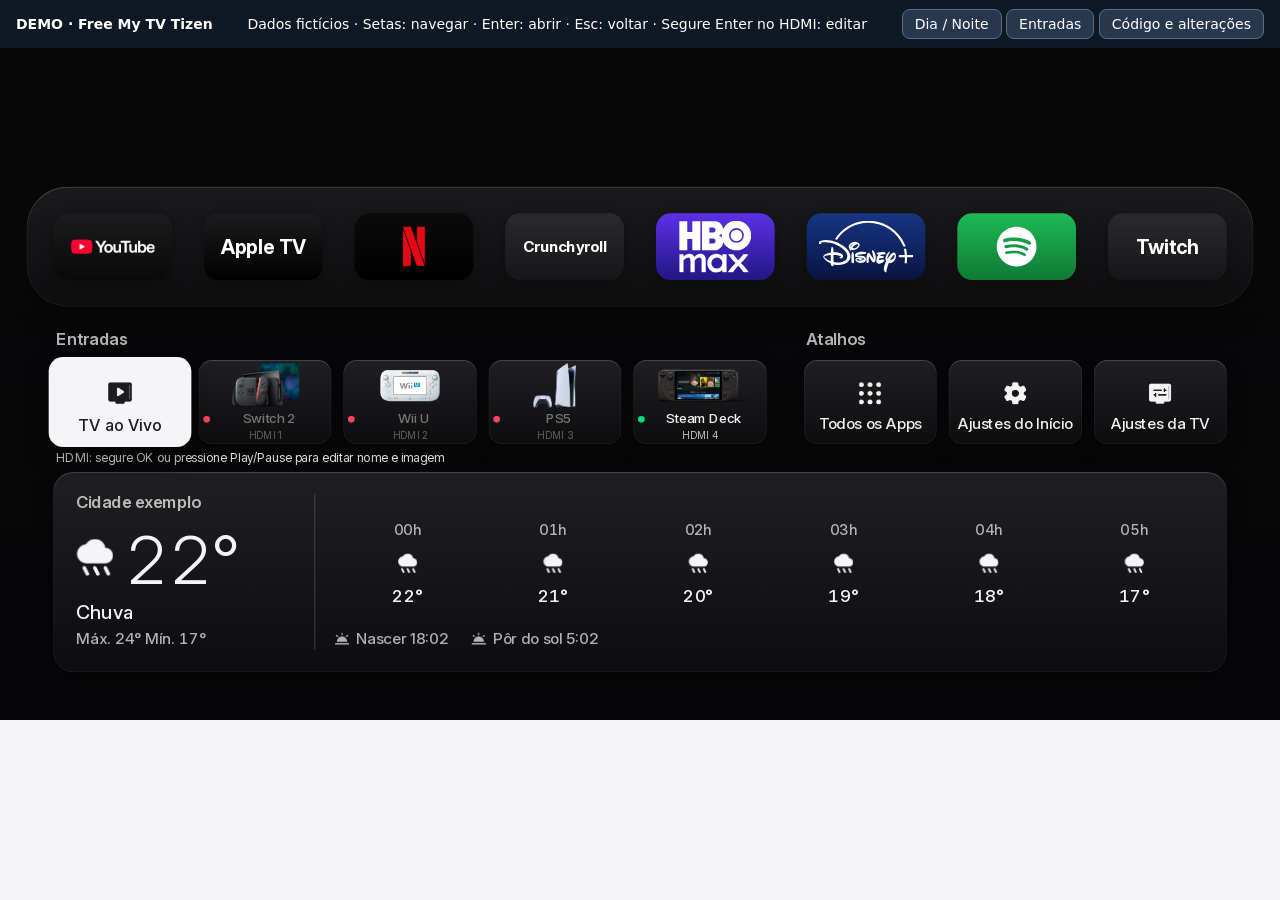
==== docs/index.html @ df3d6e03 "Add Samsung HDMI customization, vector logos and offline HTML demo" ====
<!doctype html>
<html lang="pt-BR">
<head>
<meta charset="utf-8">
<meta name="viewport" content="width=1920, height=1080">
<title>Free My TV Tizen — demonstração interativa</title>
<style>/*
 * The home screen on a 1920 × 1080 stage, with the Android app's measurements (HomeView): the title and tabs at the top
 * left, icon-only glass buttons at the top right, three picks, and the glass shelf at the bottom; ↓ on the shelf opens
 * the drawer (inputs, shortcuts, weather, prices). Light by day, dark from sunset to sunrise.
 * No CSS variables, grid or backdrop-filter: older LG TVs (webOS 3 and 4) don't have them, and blur is too heavy for
 * their GPUs. Only transform and opacity animate.
 */
@font-face {
  font-family: 'Inter';
  src: url('[data-uri]') format('truetype');
  font-weight: 100 900;
}

html, body {
  margin: 0;
  padding: 0;
  width: 100%;
  height: 100%;
  overflow: hidden;
  background: #F5F5F7;
}

body {
  font-family: 'Inter', 'LG Smart UI', 'Helvetica Neue', Arial, sans-serif;
  color: #1D1D1F;
  -webkit-font-smoothing: antialiased;
  cursor: default;
}

button { font: inherit; color: inherit; background: none; border: 0; padding: 0; margin: 0; outline: none; }

#stage {
  position: absolute;
  left: 0;
  top: 0;
  width: 1920px;
  height: 1080px;
  overflow: hidden;
  -webkit-transform-origin: 0 0;
  transform-origin: 0 0;
}

.layer { position: absolute; left: 0; top: 0; width: 1920px; height: 1080px; }

/* Symbols: Material Symbols as white PNGs, tinted by the background color. */
.sym {
  display: inline-block;
  -webkit-mask-size: contain;
  -webkit-mask-repeat: no-repeat;
  -webkit-mask-position: center;
  background-color: currentColor;
}

/* MARK: - Background: the first pick's photo, very blurred and almost white (almost black at night). */

#sky { background: #EBEBEF; }
#sky .grad { position: absolute; left: 0; top: 0; width: 100%; height: 100%; -webkit-transition: opacity 2s; transition: opacity 2s; }
#sky .day { background: -webkit-linear-gradient(top, #F5F5F7, #E2E2E7); background: linear-gradient(#F5F5F7, #E2E2E7); }
#sky .night { background: -webkit-linear-gradient(top, #1C1C1E, #0B0B0D); background: linear-gradient(#1C1C1E, #0B0B0D); opacity: 0; }
#sky canvas { position: absolute; left: -4%; top: -4%; width: 108%; height: 108%; opacity: 0; -webkit-transition: opacity 0.8s; transition: opacity 0.8s; }
#sky canvas.on { opacity: 1; }
#sky .veil { position: absolute; left: 0; top: 0; width: 100%; height: 100%; background: rgba(245, 245, 247, 0.74); -webkit-transition: background-color 2s; transition: background-color 2s; }
#sky .lift { position: absolute; left: 0; top: 0; width: 100%; height: 100%; background: #FFF; opacity: 0; -webkit-transition: opacity 0.45s, background-color 2s; transition: opacity 0.45s, background-color 2s; }
.night #sky .day { opacity: 0; }
.night #sky .night { opacity: 1; }
.night #sky .veil { background: rgba(11, 11, 13, 0.78); }
.night #sky .lift { background: #000; }
.drawer-open #sky .lift { opacity: 0.32; }
.night.drawer-open #sky .lift { opacity: 0.42; }

/* MARK: - Moving parts: the top fades and everything rises when the drawer opens. */

/* Each part is its own stack, so a focused tile (z-index) never shows over the drawer, a sheet or the screensaver. */
#home { z-index: 1; }
#drawer { z-index: 2; }
.sheet { z-index: 3; }
#saver { z-index: 4; }

#home, #drawer {
  -webkit-transition: -webkit-transform 0.38s cubic-bezier(0.32, 0.72, 0.2, 1), opacity 0.28s;
  transition: transform 0.38s cubic-bezier(0.32, 0.72, 0.2, 1), opacity 0.28s;
}
.drawer-open #home { -webkit-transform: translateY(-560px); transform: translateY(-560px); }
#top { -webkit-transition: opacity 0.2s; transition: opacity 0.2s; }
.drawer-open #top { opacity: 0; }
#drawer { -webkit-transform: translateY(560px); transform: translateY(560px); opacity: 0; }
.drawer-open #drawer { -webkit-transform: none; transform: none; opacity: 1; }
/* Closed, it still spans the screen below the shelf: only its keys take the pointer, and only when it's open. */
#drawer { pointer-events: none; }
.drawer-open #drawer .key { pointer-events: auto; }

/* MARK: - Title and tabs */

#title {
  position: absolute;
  left: 76px;
  top: 52px;
  margin: 0;
  font-size: 76px;
  font-weight: 600;
  letter-spacing: 0.004em;
  line-height: 1;
  white-space: nowrap;
  color: #1D1D1F;
  -webkit-transition: color 2s;
  transition: color 2s;
}

#tabs { position: absolute; left: 54px; top: 158px; height: 68px; white-space: nowrap; }
.tab {
  position: relative;
  display: inline-block;
  height: 68px;
  padding: 0 26px;
  margin-right: 4px;
  border-radius: 34px;
  font-size: 30px;
  font-weight: 500;
  line-height: 68px;
  color: #6E6E73;
  -webkit-transition: -webkit-transform 0.2s cubic-bezier(0.2, 0.9, 0.3, 1.2), background-color 0.17s, box-shadow 0.2s, color 0.17s;
  transition: transform 0.2s cubic-bezier(0.2, 0.9, 0.3, 1.2), background-color 0.17s, box-shadow 0.2s, color 0.17s;
}
.tab.on { font-weight: 600; color: #1D1D1F; }
.tab.focus {
  background: #FFF;
  color: #1D1D1F;
  -webkit-transform: scale(1.05);
  transform: scale(1.05);
  box-shadow: 0 8px 26px rgba(0, 0, 0, 0.22);
}
.night #title, .night .tab.on { color: #F5F5F7; }
.night .tab { color: rgba(245, 245, 247, 0.62); }
.night .tab.focus { color: #1D1D1F; box-shadow: 0 8px 26px rgba(0, 0, 0, 0.4); }

/* Crypto quotes at the right end of the tab row: a quiet detail. */
#quotes {
  position: absolute;
  right: 80px;
  top: 178px;
  height: 28px;
  font-size: 21px;
  line-height: 28px;
  color: #8E8E93;
  white-space: nowrap;
  -webkit-transition: opacity 0.17s;
  transition: opacity 0.17s;
  font-feature-settings: 'tnum';
}
#quotes .q { display: inline-block; margin-left: 24px; }
#quotes svg { width: 15px; height: 15px; vertical-align: -1px; margin-right: 6px; fill: rgba(142, 142, 147, 0.7); }
#quotes.hide { opacity: 0; }
.night #quotes { color: rgba(245, 245, 247, 0.62); }
.night #quotes svg { fill: rgba(245, 245, 247, 0.55); }

/* Live TV, HDMI Inputs and Settings: glass circles; the focused one turns white, with its name below. */
.round {
  position: absolute;
  top: 69px;
  width: 68px;
  height: 68px;
  border-radius: 34px;
  background: -webkit-linear-gradient(top, rgba(255, 255, 255, 0.78), rgba(255, 255, 255, 0.5));
  background: linear-gradient(rgba(255, 255, 255, 0.78), rgba(255, 255, 255, 0.5));
  box-shadow: 0 6px 26px rgba(0, 0, 0, 0.1), inset 0 1px 0 rgba(255, 255, 255, 0.9), inset 0 0 0 1px rgba(255, 255, 255, 0.5);
  color: #1D1D1F;
  -webkit-transition: -webkit-transform 0.2s cubic-bezier(0.2, 0.9, 0.3, 1.2), box-shadow 0.2s, background-color 0.17s;
  transition: transform 0.2s cubic-bezier(0.2, 0.9, 0.3, 1.2), box-shadow 0.2s, background-color 0.17s;
}
.round .sym { position: absolute; left: 20px; top: 20px; width: 28px; height: 28px; }
.round.focus { background: #FFF; -webkit-transform: scale(1.1); transform: scale(1.1); box-shadow: 0 14px 30px rgba(0, 0, 0, 0.24); }
.round .tip {
  position: absolute;
  top: 88px;
  left: 50%;
  width: 300px;
  margin-left: -150px;
  text-align: center;
  font-size: 23px;
  font-weight: 600;
  white-space: nowrap;
  opacity: 0;
  -webkit-transition: opacity 0.14s;
  transition: opacity 0.14s;
}
.round.last .tip { left: auto; right: -10px; margin-left: 0; text-align: right; }
.round.focus .tip { opacity: 1; }
.night .round {
  background: -webkit-linear-gradient(top, rgba(40, 40, 44, 0.8), rgba(17, 17, 19, 0.62));
  background: linear-gradient(rgba(40, 40, 44, 0.8), rgba(17, 17, 19, 0.62));
  box-shadow: 0 6px 26px rgba(0, 0, 0, 0.3), inset 0 1px 0 rgba(255, 255, 255, 0.14), inset 0 0 0 1px rgba(255, 255, 255, 0.08);
  color: rgba(255, 255, 255, 0.92);
}
.night .round.focus { background: #FFF; color: #1D1D1F; }
.night .round.focus .tip { color: #F5F5F7; }

/* MARK: - Picks: a wide card and two tall ones; focused, a card grows 5%, rises and its edge lights up. */

.card {
  position: absolute;
  top: 262px;
  height: 442px;
  -webkit-transition: -webkit-transform 0.22s cubic-bezier(0.2, 0.9, 0.3, 1.15);
  transition: transform 0.22s cubic-bezier(0.2, 0.9, 0.3, 1.15);
}
.card .img {
  position: absolute;
  left: 0;
  top: 0;
  width: 100%;
  height: 100%;
  border-radius: 18px;
  overflow: hidden;
  background-color: #DADADF;
  background-size: cover;
  background-position: center;
  box-shadow: 0 10px 30px rgba(0, 0, 0, 0.14);
  -webkit-transition: box-shadow 0.22s;
  transition: box-shadow 0.22s;
}
.card .img::after {
  content: '';
  position: absolute;
  left: 0;
  top: 0;
  right: 0;
  bottom: 0;
  border-radius: 18px;
  box-shadow: inset 0 0 0 2.5px rgba(255, 255, 255, 0.85);
  background: -webkit-linear-gradient(-60deg, rgba(255, 255, 255, 0.22), rgba(255, 255, 255, 0) 55%);
  background: linear-gradient(150deg, rgba(255, 255, 255, 0.22), rgba(255, 255, 255, 0) 55%);
  opacity: 0;
  -webkit-transition: opacity 0.17s;
  transition: opacity 0.17s;
}
.card.focus { -webkit-transform: translateY(-6px) scale(1.05); transform: translateY(-6px) scale(1.05); z-index: 2; }
.card.focus .img { box-shadow: 0 24px 46px rgba(0, 0, 0, 0.34); }
.card.focus .img::after { opacity: 1; }
.card .name {
  position: absolute;
  left: 0;
  top: 464px;
  max-width: 100%;
  overflow: hidden;
  text-overflow: ellipsis;
  white-space: nowrap;
  font-size: 31px;
  font-weight: 600;
  letter-spacing: 0.012em;
  color: #1D1D1F;
  -webkit-transition: color 2s;
  transition: color 2s;
}
.card .meta {
  position: absolute;
  left: 0;
  top: 506px;
  max-width: 100%;
  overflow: hidden;
  text-overflow: ellipsis;
  white-space: nowrap;
  font-size: 25px;
  font-weight: 500;
  color: #6E6E73;
}
.night .card .img { background-color: #2C2C2E; box-shadow: 0 10px 30px rgba(0, 0, 0, 0.32); }
.night .card .name { color: #F5F5F7; }
.night .card .meta { color: rgba(245, 245, 247, 0.62); }

/* Without a TMDB key (or picks yet): the date and the time instead of the cards. */
#clock {
  position: absolute;
  left: 76px;
  top: 300px;
  font-size: 176px;
  font-weight: 200;
  letter-spacing: -0.01em;
  line-height: 1;
  color: #1D1D1F;
  display: none;
}
#clock .date { display: block; font-size: 40px; font-weight: 500; letter-spacing: 0; margin-top: 18px; color: #6E6E73; }
.no-picks #clock { display: block; }
.night #clock { color: #F5F5F7; }
.night #clock .date { color: rgba(245, 245, 247, 0.62); }

/* MARK: - Shelf: the glass bar with the apps, each in its brand color; focused, a tile grows 20% and rises. */

#platter {
  position: absolute;
  top: 814px;
  height: 206px;
  border-radius: 62px;
  background: -webkit-linear-gradient(top, rgba(255, 255, 255, 0.62), rgba(255, 255, 255, 0.4));
  background: linear-gradient(rgba(255, 255, 255, 0.62), rgba(255, 255, 255, 0.4));
  box-shadow: 0 18px 40px rgba(0, 0, 0, 0.12), inset 0 1.5px 0 rgba(255, 255, 255, 0.95), inset 0 0 0 1px rgba(255, 255, 255, 0.55);
}
.night #platter {
  background: -webkit-linear-gradient(top, rgba(34, 34, 38, 0.72), rgba(17, 17, 19, 0.6));
  background: linear-gradient(rgba(34, 34, 38, 0.72), rgba(17, 17, 19, 0.6));
  box-shadow: 0 18px 40px rgba(0, 0, 0, 0.32), inset 0 1.5px 0 rgba(255, 255, 255, 0.14), inset 0 0 0 1px rgba(255, 255, 255, 0.08);
}

#tiles {
  position: absolute;
  left: 0;
  top: 0;
  -webkit-transition: -webkit-transform 0.3s cubic-bezier(0.2, 0.9, 0.3, 1);
  transition: transform 0.3s cubic-bezier(0.2, 0.9, 0.3, 1);
}

.tile {
  position: absolute;
  top: 854px;
  height: 126px;
  border-radius: 22px;
  overflow: hidden;
  color: #FFF;
  box-shadow: 0 4px 22px rgba(0, 0, 0, 0.14);
  -webkit-transition: -webkit-transform 0.2s cubic-bezier(0.2, 0.9, 0.3, 1.2), box-shadow 0.2s, opacity 0.3s;
  transition: transform 0.2s cubic-bezier(0.2, 0.9, 0.3, 1.2), box-shadow 0.2s, opacity 0.3s;
}
.tile img { position: absolute; left: 50%; top: 50%; max-width: 76%; max-height: 62%; -webkit-transform: translate(-50%, -50%); transform: translate(-50%, -50%); }
/* a logo lifted off the TV's icon (home.js): as large as the tile allows */
.tile img.logo { width: 70%; height: 50%; max-width: none; max-height: none; object-fit: contain; }
.tile .word {
  position: absolute;
  left: 8%;
  right: 8%;
  top: 50%;
  margin-top: -20px;
  height: 40px;
  line-height: 40px;
  text-align: center;
  font-size: 30px;
  font-weight: 700;
  letter-spacing: -0.01em;
  white-space: nowrap;
  overflow: hidden;
  text-overflow: ellipsis;
}
.tile::after {
  content: '';
  position: absolute;
  left: 0;
  top: 0;
  right: 0;
  height: 50%;
  background: -webkit-linear-gradient(top, rgba(255, 255, 255, 0.1), rgba(255, 255, 255, 0));
  background: linear-gradient(rgba(255, 255, 255, 0.1), rgba(255, 255, 255, 0));
  opacity: 0;
  -webkit-transition: opacity 0.17s;
  transition: opacity 0.17s;
}
.tile.focus { -webkit-transform: scale(1.2); transform: scale(1.2); box-shadow: 0 18px 40px rgba(0, 0, 0, 0.34); z-index: 2; }
.tile.focus::after { opacity: 1; }
.night .tile { box-shadow: 0 4px 22px rgba(0, 0, 0, 0.3); }
.night .tile.focus { box-shadow: 0 18px 40px rgba(0, 0, 0, 0.6); }
.more { position: absolute; width: 17px; height: 17px; color: rgba(0, 0, 0, 0.6); }
.more.back { -webkit-transform: scaleX(-1); transform: scaleX(-1); }
.night .more { color: rgba(255, 255, 255, 0.8); }

/* MARK: - Drawer: inputs and shortcuts, weather, prices */

.row-title { position: absolute; top: 494px; font-size: 25px; font-weight: 600; color: #6E6E73; white-space: nowrap; }
.night .row-title { color: rgba(255, 255, 255, 0.7); }

.glass {
  background: -webkit-linear-gradient(top, rgba(255, 255, 255, 0.86), rgba(255, 255, 255, 0.66));
  background: linear-gradient(rgba(255, 255, 255, 0.86), rgba(255, 255, 255, 0.66));
  box-shadow: 0 10px 30px rgba(0, 0, 0, 0.1), inset 0 1.5px 0 rgba(255, 255, 255, 0.95), inset 0 0 0 1px rgba(255, 255, 255, 0.5);
}
.night .glass {
  background: -webkit-linear-gradient(top, rgba(38, 38, 42, 0.78), rgba(17, 17, 19, 0.64));
  background: linear-gradient(rgba(38, 38, 42, 0.78), rgba(17, 17, 19, 0.64));
  box-shadow: 0 10px 30px rgba(0, 0, 0, 0.3), inset 0 1.5px 0 rgba(255, 255, 255, 0.12), inset 0 0 0 1px rgba(255, 255, 255, 0.07);
}

.key {
  position: absolute;
  top: 540px;
  height: 126px;
  border-radius: 20px;
  text-align: center;
  color: #1D1D1F;
  -webkit-transition: -webkit-transform 0.19s cubic-bezier(0.2, 0.9, 0.3, 1.2), box-shadow 0.19s, background-color 0.14s;
  transition: transform 0.19s cubic-bezier(0.2, 0.9, 0.3, 1.2), box-shadow 0.19s, background-color 0.14s;
}
.key .sym { position: absolute; left: 50%; top: 33px; width: 34px; height: 34px; margin-left: -17px; }
.key .label { position: absolute; left: 8px; right: 8px; top: 82px; font-size: 23px; font-weight: 500; white-space: nowrap; overflow: hidden; text-overflow: ellipsis; }
.key.off { color: #8E8E93; }
.key.focus { background: #F5F5F7; color: #1C1C1E; -webkit-transform: scale(1.07); transform: scale(1.07); box-shadow: 0 16px 34px rgba(0, 0, 0, 0.42); z-index: 2; }
.night .key { color: rgba(255, 255, 255, 0.95); }
.night .key.off { color: rgba(255, 255, 255, 0.42); }
.night .key.focus { color: #1C1C1E; }

.panel { position: absolute; top: 708px; height: 300px; border-radius: 30px; overflow: hidden; color: #1D1D1F; }
.night .panel { color: #F5F5F7; }
.panel .head { position: absolute; left: 34px; top: 30px; font-size: 25px; font-weight: 600; color: #6E6E73; white-space: nowrap; }
.panel .side { position: absolute; right: 34px; top: 33px; font-size: 21px; font-weight: 500; color: #8E8E93; white-space: nowrap; }
.night .panel .head { color: rgba(255, 255, 255, 0.7); }
.night .panel .side { color: rgba(255, 255, 255, 0.6); }

#weather .now { position: absolute; left: 34px; top: 82px; height: 100px; white-space: nowrap; }
#weather .now .sym { width: 56px; height: 56px; vertical-align: 12px; margin-right: 18px; }
#weather .now .temp { font-size: 100px; font-weight: 300; line-height: 100px; font-feature-settings: 'tnum'; }
#weather .cond { position: absolute; left: 34px; top: 192px; font-size: 29px; font-weight: 500; white-space: nowrap; }
#weather .range { position: absolute; left: 34px; top: 236px; font-size: 23px; font-weight: 500; color: #6E6E73; white-space: nowrap; font-feature-settings: 'tnum'; }
#weather .split { position: absolute; left: 391px; top: 34px; bottom: 34px; width: 2px; background: rgba(0, 0, 0, 0.1); }
#weather .hours { position: absolute; left: 422px; right: 30px; top: 74px; height: 140px; }
#weather .hour { position: absolute; top: 0; text-align: center; font-feature-settings: 'tnum'; }
#weather .hour .t { font-size: 22px; font-weight: 500; color: #6E6E73; }
#weather .hour .sym { display: block; width: 30px; height: 30px; margin: 22px auto 18px; }
#weather .hour .d { font-size: 26px; font-weight: 500; }
#weather .hour .low { margin-left: 6px; font-size: 22px; color: #6E6E73; }
#weather .sun { position: absolute; left: 422px; top: 236px; font-size: 23px; font-weight: 500; color: #6E6E73; white-space: nowrap; }
#weather .sun .sym { width: 22px; height: 22px; vertical-align: -3px; margin-right: 10px; }
#weather .sun span { margin-right: 36px; }
.night #weather .range, .night #weather .hour .t, .night #weather .hour .low, .night #weather .sun { color: rgba(255, 255, 255, 0.68); }
.night #weather .split { background: rgba(255, 255, 255, 0.14); }

#prices .coin { position: absolute; left: 34px; right: 34px; height: 40px; font-size: 29px; font-weight: 500; white-space: nowrap; }
#prices .coin svg { position: absolute; left: 2px; top: 6px; width: 26px; height: 26px; fill: #6E6E73; }
#prices .coin .n { position: absolute; left: 50px; top: 0; }
#prices .coin .p { position: absolute; right: 128px; top: 1px; font-size: 26px; font-feature-settings: 'tnum'; }
#prices .coin .c { position: absolute; right: 0; top: 2px; width: 108px; height: 34px; line-height: 34px; border-radius: 17px; text-align: center; font-size: 21px; font-weight: 600; font-feature-settings: 'tnum'; }
#prices .up { color: #248A3D; background: rgba(36, 138, 61, 0.2); }
#prices .down { color: #D70015; background: rgba(215, 0, 21, 0.2); }
.night #prices .coin svg { fill: rgba(255, 255, 255, 0.8); }
.night #prices .up { color: #30D158; background: rgba(48, 209, 88, 0.2); }
.night #prices .down { color: #FF453A; background: rgba(255, 69, 58, 0.2); }

/* MARK: - Sheets over the home screen: All Apps, Settings, Shelf */

.sheet {
  background: rgba(0, 0, 0, 0.66);
  color: #FFF;
  opacity: 0;
  visibility: hidden;
  pointer-events: none; /* while it fades out, the pointer goes to what's under it, not to its rows */
  -webkit-transform: scale(1.04);
  transform: scale(1.04);
  -webkit-transition: opacity 0.24s, -webkit-transform 0.3s cubic-bezier(0.2, 0.9, 0.3, 1), visibility 0s 0.3s;
  transition: opacity 0.24s, transform 0.3s cubic-bezier(0.2, 0.9, 0.3, 1), visibility 0s 0.3s;
}
.sheet.open { opacity: 1; visibility: visible; pointer-events: auto; -webkit-transform: none; transform: none; -webkit-transition-delay: 0s; transition-delay: 0s; }
.sheet h2 { position: absolute; left: 0; right: 0; top: 84px; margin: 0; text-align: center; font-size: 40px; font-weight: 600; }

#apps .grid { position: absolute; left: 0; top: 0; width: 1920px; -webkit-transition: -webkit-transform 0.28s cubic-bezier(0.2, 0.9, 0.3, 1); transition: transform 0.28s cubic-bezier(0.2, 0.9, 0.3, 1); }
.cell { position: absolute; width: 300px; height: 169px; }
.cell .face {
  position: absolute;
  left: 0;
  top: 0;
  width: 300px;
  height: 169px;
  border-radius: 22px;
  overflow: hidden;
  box-shadow: inset 0 0 0 2px rgba(255, 255, 255, 0.08);
  -webkit-transition: -webkit-transform 0.19s cubic-bezier(0.2, 0.9, 0.3, 1.2), box-shadow 0.19s;
  transition: transform 0.19s cubic-bezier(0.2, 0.9, 0.3, 1.2), box-shadow 0.19s;
}
.cell .face img { position: absolute; left: 50%; top: 50%; max-width: 70%; max-height: 60%; -webkit-transform: translate(-50%, -50%); transform: translate(-50%, -50%); }
.cell .face img.logo { width: 64%; height: 46%; max-width: none; max-height: none; object-fit: contain; }
.cell .face .word { position: absolute; left: 6%; right: 6%; top: 50%; margin-top: -22px; height: 44px; line-height: 44px; text-align: center; font-size: 32px; font-weight: 700; white-space: nowrap; overflow: hidden; text-overflow: ellipsis; color: #FFF; }
.cell .label { position: absolute; left: 0; right: 0; top: 186px; text-align: center; font-size: 24px; font-weight: 500; color: rgba(255, 255, 255, 0.6); white-space: nowrap; overflow: hidden; text-overflow: ellipsis; }
.cell.focus .face { -webkit-transform: scale(1.08); transform: scale(1.08); box-shadow: 0 16px 34px rgba(0, 0, 0, 0.55), inset 0 0 0 2px rgba(255, 255, 255, 0.4); }
.cell.focus .label { color: #FFF; }

#settings .box, #shelfedit .box, #langpick .box {
  position: absolute;
  left: 560px;
  top: 150px;
  width: 800px;
  border-radius: 40px;
  padding: 30px 30px 26px;
  box-sizing: border-box;
  background: -webkit-linear-gradient(top, rgba(34, 36, 44, 0.96), rgba(18, 20, 26, 0.97));
  background: linear-gradient(rgba(34, 36, 44, 0.96), rgba(18, 20, 26, 0.97));
  box-shadow: 0 40px 90px rgba(0, 0, 0, 0.6), inset 0 1px 0 rgba(255, 255, 255, 0.14), inset 0 0 0 1px rgba(255, 255, 255, 0.08);
}
.box .title { font-size: 38px; font-weight: 700; padding: 6px 18px 18px; letter-spacing: -0.01em; }
.box .title .sym { width: 36px; height: 36px; vertical-align: -5px; margin-right: 14px; color: rgba(255, 255, 255, 0.85); }
.box .list { position: relative; overflow: hidden; }
.box .rows { -webkit-transition: -webkit-transform 0.2s cubic-bezier(0.2, 0.9, 0.3, 1); transition: transform 0.2s cubic-bezier(0.2, 0.9, 0.3, 1); }
.box .row { position: relative; height: 70px; margin-bottom: 8px; border-radius: 20px; font-size: 30px; font-weight: 600; line-height: 70px; padding: 0 24px; white-space: nowrap; -webkit-transition: background-color 0.13s; transition: background-color 0.13s; }
.box .row.focus { background: rgba(255, 255, 255, 0.13); box-shadow: inset 0 1px 0 rgba(255, 255, 255, 0.14); }
.box .row .value { position: absolute; right: 24px; top: 0; color: rgba(255, 255, 255, 0.92); font-weight: 500; }
.box .row .value .chev { color: rgba(255, 255, 255, 0.35); margin: 0 10px; }
.box .row .value .sym { width: 26px; height: 26px; vertical-align: -3px; }
.box .row.dim { color: rgba(255, 255, 255, 0.4); }
.box .hint { padding: 14px 18px 0; font-size: 22px; font-weight: 500; color: rgba(255, 255, 255, 0.5); }
.toggle { position: absolute; right: 24px; top: 13px; width: 78px; height: 44px; border-radius: 22px; background: #3A3D45; -webkit-transition: background-color 0.14s; transition: background-color 0.14s; }
.toggle::after { content: ''; position: absolute; left: 4px; top: 4px; width: 36px; height: 36px; border-radius: 18px; background: #FFF; box-shadow: 0 2px 6px rgba(0, 0, 0, 0.35); -webkit-transition: -webkit-transform 0.14s; transition: transform 0.14s; }
.toggle.on { background: #3FD69B; }
.toggle.on::after { -webkit-transform: translateX(34px); transform: translateX(34px); }

/* MARK: - Screensaver: the picks' photos, slowly moving, and a clock */

#saver { background: #000; opacity: 0; visibility: hidden; -webkit-transition: opacity 1.2s, visibility 0s 1.2s; transition: opacity 1.2s, visibility 0s 1.2s; }
#saver.on { opacity: 1; visibility: visible; -webkit-transition-delay: 0s; transition-delay: 0s; }
#saver .photo { position: absolute; left: 0; top: 0; width: 1920px; height: 1080px; background-size: cover; background-position: center; opacity: 0; -webkit-transition: opacity 2.4s, -webkit-transform 24s linear; transition: opacity 2.4s, transform 24s linear; }
#saver .photo.on { opacity: 1; }
#saver .shade { position: absolute; left: 0; right: 0; bottom: 0; height: 520px; background: -webkit-linear-gradient(top, rgba(0, 0, 0, 0), rgba(0, 0, 0, 0.55)); background: linear-gradient(rgba(0, 0, 0, 0), rgba(0, 0, 0, 0.55)); }
#saver .clock {
  position: absolute;
  left: 80px;
  bottom: 90px;
  padding: 26px 46px 30px;
  border-radius: 46px;
  color: #FFF;
  background: -webkit-linear-gradient(top, rgba(255, 255, 255, 0.22), rgba(255, 255, 255, 0.1));
  background: linear-gradient(rgba(255, 255, 255, 0.22), rgba(255, 255, 255, 0.1));
  box-shadow: 0 30px 70px rgba(0, 0, 0, 0.35), inset 0 1.5px 0 rgba(255, 255, 255, 0.4), inset 0 0 0 1px rgba(255, 255, 255, 0.18);
  white-space: nowrap;
}
#saver .clock .time { font-size: 150px; font-weight: 300; line-height: 1; letter-spacing: -0.02em; font-feature-settings: 'tnum'; }
#saver .clock .date { margin-top: 10px; font-size: 34px; font-weight: 500; color: rgba(255, 255, 255, 0.82); }
#saver .clock .title { margin-top: 18px; font-size: 26px; font-weight: 500; color: rgba(255, 255, 255, 0.65); }

/* MARK: - Toast */

#toast {
  position: absolute;
  left: 50%;
  top: 64px;
  max-width: 820px;
  -webkit-transform: translate(-50%, -16px);
  transform: translate(-50%, -16px);
  padding: 18px 30px;
  border-radius: 32px;
  font-size: 26px;
  font-weight: 500;
  line-height: 1.3;
  color: rgba(255, 255, 255, 0.95);
  background: rgba(17, 17, 19, 0.86);
  box-shadow: 0 16px 40px rgba(0, 0, 0, 0.35), inset 0 1px 0 rgba(255, 255, 255, 0.14);
  opacity: 0;
  -webkit-transition: opacity 0.2s, -webkit-transform 0.2s;
  transition: opacity 0.2s, transform 0.2s;
  z-index: 50;
}
#toast.on { opacity: 1; -webkit-transform: translate(-50%, 0); transform: translate(-50%, 0); }

/* The Magic Remote's pointer: no text selection, no outlines. */
* { -webkit-user-select: none; user-select: none; -webkit-tap-highlight-color: transparent; }
</style>
<style>.tile img.home-brand, .cell .face img.home-brand { width: 80%; height: 78%; max-width: none; max-height: none; object-fit: contain; }
.key img.hdmi-photo { position: absolute; top: 5px; left: 10%; width: 80%; height: 67px; object-fit: contain; }
.key.hdmi-key .label { top: 76px; left: 16px; right: 5px; font-size: 20px; }
.hdmi-port { position: absolute; top: 103px; width: 100%; font-size: 15px; opacity: 0.8; }
.hdmi-dot { position: absolute; left: 7px; top: 84px; width: 10px; height: 10px; border-radius: 50%; background: #8e8e93; }
.hdmi-dot.online { background: #00df83; }
.hdmi-dot.offline { background: #ff4264; }
.hdmi-help { position: absolute; top: 676px; left: 84px; font-size: 18px; color: #555; }
.night .hdmi-help { color: #ddd; }
.hdmi-editor { position: absolute; z-index: 20; top: 0; left: 0; width: 1920px; height: 1080px; background: rgba(0,0,0,0.85); color: white; }
.hdmi-box { position: absolute; top: 160px; left: 310px; width: 1220px; padding: 40px; background: #202632; border-radius: 28px; }
.hdmi-box h2 { font-size: 38px; margin: 0 0 18px; }
.hdmi-box p, .hdmi-box label { font-size: 26px; }
.hdmi-box button { border: 3px solid transparent; background: #35445b; color: white; font-size: 25px; padding: 16px 24px; margin: 8px; border-radius: 14px; }
.hdmi-presets button { width: 216px; height: 170px; vertical-align: top; }
.hdmi-presets img { display: block; width: 160px; height: 100px; object-fit: contain; margin: 0 auto 8px; }
.hdmi-presets .selected { border-color: #00df83; }
.hdmi-box input { display: block; width: 1120px; padding: 16px; font-size: 32px; margin-top: 14px; color: #111; background: white; }
.hdmi-box button:focus, .hdmi-box input:focus { outline: 5px solid white; background-color: #576e91; }
.hdmi-box input:focus { background: white; }
.hdmi-error { color: #ff8b9e; min-height: 30px; }
</style>
</head>
<body>
<script>
  // The look the home screen last had, before anything is drawn, so a night start doesn't flash the day one first.
  try {
    if (localStorage.getItem('fmtv.night') === 'true') {
      document.documentElement.style.background = '#0B0B0D';
      document.body.className = 'night';
    }
  } catch (e) {}
</script>
<div id="stage">
  <div id="sky" class="layer">
    <div class="grad day"></div>
    <div class="grad night"></div>
    <canvas id="bgA" width="48" height="27"></canvas>
    <canvas id="bgB" width="48" height="27"></canvas>
    <div class="veil"></div>
    <div class="lift"></div>
  </div>
  <div id="home" class="layer">
    <div id="top" class="layer">
      <h1 id="title"></h1>
      <div id="tabs"></div>
      <div id="quotes"></div>
      <div id="buttons"></div>
      <div id="cards"></div>
      <div id="clock"><span class="time"></span><span class="date"></span></div>
    </div>
    <div id="platter"></div>
    <div id="tiles"></div>
  </div>
  <div id="drawer" class="layer"></div>
  <div id="apps" class="layer sheet"><h2></h2><div class="grid"></div></div>
  <div id="settings" class="layer sheet"><div class="box"></div></div>
  <div id="shelfedit" class="layer sheet"><div class="box"></div></div>
  <div id="langpick" class="layer sheet"><div class="box"></div></div>
  <div id="saver" class="layer"></div>
  <div id="toast"></div>
</div>
<script>/* Generated by tools/build_demo.py. */
window.CONFIG = {"tmdbKey": "", "tmdbRegion": "BR", "latitude": "-26.3", "longitude": "-48.8", "city": "Cidade exemplo", "language": "pt", "currency": "BRL", "temperature": "C", "theme": "dark", "showCrypto": false, "hideAnimation": false, "hideApps": [], "shelfApps": ["youtube", "appletv", "netflix", "crunchyroll", "hbo", "disney", "spotify", "twitch"]};
</script>
<script>window.COINS = [["M 23.189 14.02 c .314 -2.096 -1.283 -3.223 -3.465 -3.975 l .708 -2.84 l -1.728 -.43 l -.69 2.765 c -.454 -.114 -.92 -.22 -1.385 -.326 l .695 -2.783 L 15.596 6 l -.708 2.839 c -.376 -.086 -.746 -.17 -1.104 -.26 l .002 -.009 l -2.384 -.595 l -.46 1.846 s 1.283 .294 1.256 .312 c .7 .175 .826 .638 .805 1.006 l -.806 3.235 c .048 .012 .11 .03 .18 .057 l -.183 -.045 l -1.13 4.532 c -.086 .212 -.303 .531 -.793 .41 c .018 .025 -1.256 -.313 -1.256 -.313 l -.858 1.978 l 2.25 .561 c .418 .105 .828 .215 1.231 .318 l -.715 2.872 l 1.727 .43 l .708 -2.84 c .472 .127 .93 .245 1.378 .357 l -.706 2.828 l 1.728 .43 l .715 -2.866 c 2.948 .558 5.164 .333 6.097 -2.333 c .752 -2.146 -.037 -3.385 -1.588 -4.192 c 1.13 -.26 1.98 -1.003 2.207 -2.538 z m -3.95 5.538 c -.533 2.147 -4.148 .986 -5.32 .695 l .95 -3.805 c 1.172 .293 4.929 .872 4.37 3.11 z m .535 -5.569 c -.487 1.953 -3.495 .96 -4.47 .717 l .86 -3.45 c .975 .243 4.118 .696 3.61 2.733 z"], ["M 23.994 16.219 L 16.498 4 L 9 16.22 l 7.498 4.353 l 7.496 -4.354 z M 24 17.616 l -7.502 4.351 L 9 17.617 l 7.498 10.378 L 24 17.616 z"], ["M 24.706 19.517 H 10.34 a .59 .59 0 0 0 -.415 .17 l -2.838 2.815 a .291 .291 0 0 0 .207 .498 H 21.66 a .59 .59 0 0 0 .415 -.17 l 2.838 -2.816 a .291 .291 0 0 0 -.207 -.497 z m -3.046 -5.292 H 7.294 l -.068 .007 a .291 .291 0 0 0 -.14 .49 l 2.84 2.816 l .07 .06 c .1 .07 .22 .11 .344 .11 h 14.366 l .068 -.007 a .291 .291 0 0 0 .14 -.49 l -2.84 -2.816 l -.07 -.06 a .59 .59 0 0 0 -.344 -.11 z M 24.706 9 H 10.34 a .59 .59 0 0 0 -.415 .17 l -2.838 2.816 a .291 .291 0 0 0 .207 .497 H 21.66 a .59 .59 0 0 0 .415 -.17 l 2.838 -2.815 A .291 .291 0 0 0 24.706 9 z"], ["M 17.922 13.793 v -2.366 h 5.414 V 7.819 H 8.595 v 3.608 h 5.414 v 2.365 c -4.4 .202 -7.709 1.074 -7.709 2.118 c 0 1.044 3.309 1.915 7.709 2.118 v 7.582 h 3.913 v -7.584 c 4.393 -.202 7.694 -1.073 7.694 -2.116 c 0 -1.043 -3.301 -1.914 -7.694 -2.117 z m 0 3.59 v -.002 c -.11 .008 -.677 .042 -1.942 .042 c -1.01 0 -1.721 -.03 -1.971 -.042 v .003 c -3.888 -.171 -6.79 -.848 -6.79 -1.658 c 0 -.809 2.902 -1.486 6.79 -1.66 v 2.644 c .254 .018 .982 .061 1.988 .061 c 1.207 0 1.812 -.05 1.925 -.06 v -2.643 c 3.88 .173 6.775 .85 6.775 1.658 c 0 .81 -2.895 1.485 -6.775 1.657 z"]];
</script>
<script>/* Generated by tools/build_demo.py from app/assets/i18n. */
window.I18N_CATALOGUES = {"cs":{"24h change":"změna za 24 h","All Apps":"Všechny aplikace","Automatic":"Automaticky","Clear":"Slunečno","Cloudy":"Zataženo","Couldn't open TV Settings":"Nastavení TV se nepodařilo otevřít","Couldn't open {app}.":"Nepodařilo se otevřít: {app}.","Crypto":"Krypto","Dark":"Tmavý","Dollar":"Dolar","Drizzle":"Mrholení","Explore":"Objevovat","Fog":"Mlha","For You":"Pro vás","Forecast":"Předpověď","H:{max}":"Max. {max}","HDMI Inputs":"Vstupy HDMI","Heavy Rain":"Silný déšť","Home Settings":"Nastavení plochy","Inputs":"Vstupy","L:{min}":"Min. {min}","Language":"Jazyk","Light":"Světlý","Live TV":"Živé vysílání","Mostly Clear":"Převážně jasno","Mostly Sunny":"Převážně slunečno","Movies":"Filmy","Next days":"Další dny","Next hours":"Další hodiny","No weather data right now.":"Teď nejsou data o počasí.","OK adds or removes an app. ← → change the order.":"OK přidá nebo odebere aplikaci. ← → mění pořadí.","OK or the arrows change the value.":"OK nebo šipky mění hodnotu.","OK picks, Back cancels.":"OK vybere, Zpět zruší.","Off":"Vypnuto","Partly Cloudy":"Polojasno","Quotes widget":"Widget kurzů","Rain":"Déšť","Series":"Seriál","Settings":"Nastavení","Shelf":"Oblíbené aplikace","Shortcuts":"Zkratky","Shows":"Seriály","Snow":"Sníh","Sunrise {time}":"Východ {time}","Sunset {time}":"Západ {time}","TV Settings":"Nastavení TV","Temperature":"Teplota","Theme":"Motiv","Thunderstorms":"Bouřky","Weather":"Počasí","Weather widget":"Widget počasí","format|EEE":"EEE","format|EEEE, MMMM d":"EEEE d. MMMM","format|h a":"H:mm","format|h:mm":"H:mm","format|h:mm a":"H:mm","genre|Action & Adventure":"Akční a dobrodružný","genre|Kids":"Pro děti","genre|News":"Zprávy","genre|Sci-Fi & Fantasy":"Sci-fi a fantasy","genre|Soap":"Telenovela","genre|Talk":"Talk show","genre|War & Politics":"Válka a politika","light|Live TV":"Živé vysílání","light|Settings":"Nastavení","night|Clear":"Jasno","plural|one:{n} season|other:{n} seasons":"one:{n} řada|few:{n} řady|many:{n} řady|other:{n} řad","quotes|{ago}":"{ago}","shelf|Off":"Vypnuto","unit|Automatic":"Automaticky","{h}h {m}m":"{h} h {m} min","{m}m":"{m} min","{n} h ago":"před {n} h","{n} min ago":"před {n} min"},"da":{"24h change":"ændring på 24 t","All Apps":"Alle apps","Automatic":"Automatisk","Clear":"Solrigt","Cloudy":"Overskyet","Couldn't open TV Settings":"Kunne ikke åbne tv-indstillingerne","Couldn't open {app}.":"Kunne ikke åbne {app}.","Crypto":"Krypto","Dark":"Mørkt","Dollar":"Dollar","Drizzle":"Støvregn","Explore":"Udforsk","Fog":"Tåge","For You":"Til dig","Forecast":"Vejrudsigt","H:{max}":"Maks. {max}","HDMI Inputs":"HDMI-indgange","Heavy Rain":"Kraftig regn","Home Settings":"Startskærm","Inputs":"Indgange","L:{min}":"Min. {min}","Language":"Sprog","Light":"Lyst","Live TV":"Live-tv","Mostly Clear":"Mest klart","Mostly Sunny":"Mest solrigt","Movies":"Film","Next days":"De næste dage","Next hours":"De næste timer","No weather data right now.":"Ingen vejrdata lige nu.","OK adds or removes an app. ← → change the order.":"OK tilføjer eller fjerner en app. ← → ændrer rækkefølgen.","OK or the arrows change the value.":"OK eller pilene ændrer værdien.","OK picks, Back cancels.":"OK vælger, Tilbage annullerer.","Off":"Fra","Partly Cloudy":"Delvist skyet","Quotes widget":"Kurswidget","Rain":"Regn","Series":"Serie","Settings":"Indstillinger","Shelf":"Favoritapps","Shortcuts":"Genveje","Shows":"Serier","Snow":"Sne","Sunrise {time}":"Solopgang {time}","Sunset {time}":"Solnedgang {time}","TV Settings":"Tv-indstillinger","Temperature":"Temperatur","Theme":"Tema","Thunderstorms":"Tordenvejr","Weather":"Vejr","Weather widget":"Vejrwidget","format|EEE":"EEE","format|EEEE, MMMM d":"EEEE 'den' d. MMMM","format|h a":"HH.mm","format|h:mm":"HH.mm","format|h:mm a":"HH.mm","genre|Action & Adventure":"Action & Eventyr","genre|Kids":"Børn","genre|News":"Nyheder","genre|Sci-Fi & Fantasy":"Sci-fi & Fantasy","genre|Soap":"Sæbeopera","genre|Talk":"Talkshow","genre|War & Politics":"Krig & Politik","light|Live TV":"Live-tv","light|Settings":"Indstillinger","night|Clear":"Klart","plural|one:{n} season|other:{n} seasons":"one:{n} sæson|other:{n} sæsoner","quotes|{ago}":"{ago}","shelf|Off":"Fra","unit|Automatic":"Automatisk","{h}h {m}m":"{h} t {m} min","{m}m":"{m} min","{n} h ago":"for {n} t siden","{n} min ago":"for {n} min siden"},"de":{"24h change":"Änderung in 24 h","All Apps":"Alle Apps","Automatic":"Automatisch","Clear":"Sonnig","Cloudy":"Bewölkt","Couldn't open TV Settings":"Die TV-Einstellungen ließen sich nicht öffnen","Couldn't open {app}.":"Konnte nicht öffnen: {app}.","Crypto":"Krypto","Dark":"Dunkel","Dollar":"Dollar","Drizzle":"Nieselregen","Explore":"Entdecken","Fog":"Nebel","For You":"Für dich","Forecast":"Vorhersage","H:{max}":"H:{max}","HDMI Inputs":"HDMI-Eingänge","Heavy Rain":"Starker Regen","Home Settings":"Start-Einstellungen","Inputs":"Eingänge","L:{min}":"T:{min}","Language":"Sprache","Light":"Hell","Live TV":"Live-TV","Mostly Clear":"Überwiegend klar","Mostly Sunny":"Überwiegend sonnig","Movies":"Filme","Next days":"Nächste Tage","Next hours":"Nächste Stunden","No weather data right now.":"Gerade keine Wetterdaten.","OK adds or removes an app. ← → change the order.":"OK fügt eine App hinzu oder entfernt sie. ← → ändern die Reihenfolge.","OK or the arrows change the value.":"OK oder die Pfeiltasten ändern den Wert.","OK picks, Back cancels.":"OK wählt aus, Zurück bricht ab.","Off":"Aus","Partly Cloudy":"Teilweise bewölkt","Quotes widget":"Kurs-Widget","Rain":"Regen","Series":"Serie","Settings":"Einstellungen","Shelf":"Leiste","Shortcuts":"Verknüpfungen","Shows":"Serien","Snow":"Schnee","Sunrise {time}":"Sonnenaufgang {time}","Sunset {time}":"Sonnenuntergang {time}","TV Settings":"TV-Einstellungen","Temperature":"Temperatur","Theme":"Design","Thunderstorms":"Gewitter","Weather":"Wetter","Weather widget":"Wetter-Widget","format|EEE":"EEE","format|EEEE, MMMM d":"EEEE, d. MMMM","format|h a":"HH 'Uhr'","format|h:mm":"HH:mm","format|h:mm a":"H:mm","genre|Action & Adventure":"Action & Abenteuer","genre|Kids":"Kinder","genre|News":"Nachrichten","genre|Sci-Fi & Fantasy":"Sci-Fi & Fantasy","genre|Soap":"Seifenoper","genre|Talk":"Talkshow","genre|War & Politics":"Krieg & Politik","light|Live TV":"Live-TV","light|Settings":"Einstellungen","night|Clear":"Klar","plural|one:{n} season|other:{n} seasons":"one:{n} Staffel|other:{n} Staffeln","quotes|{ago}":"{ago}","shelf|Off":"Aus","unit|Automatic":"Automatisch","{h}h {m}m":"{h} h {m} min","{m}m":"{m} min","{n} h ago":"vor {n} Std.","{n} min ago":"vor {n} Min."},"el":{"24h change":"μεταβολή 24 ωρών","All Apps":"Όλες οι εφαρμογές","Automatic":"Αυτόματο","Clear":"Ηλιοφάνεια","Cloudy":"Συννεφιά","Couldn't open TV Settings":"Δεν ήταν δυνατό το άνοιγμα των ρυθμίσεων TV","Couldn't open {app}.":"Δεν ήταν δυνατό το άνοιγμα: {app}.","Crypto":"Κρυπτο","Dark":"Σκούρο","Dollar":"Δολάριο","Drizzle":"Ψιχάλα","Explore":"Εξερεύνηση","Fog":"Ομίχλη","For You":"Για εσάς","Forecast":"Πρόγνωση","H:{max}":"Μέγ. {max}","HDMI Inputs":"Είσοδοι HDMI","Heavy Rain":"Ισχυρή βροχή","Home Settings":"Ρυθμίσεις αρχικής","Inputs":"Είσοδοι","L:{min}":"Ελάχ. {min}","Language":"Γλώσσα","Light":"Ανοιχτό","Live TV":"Ζωντανή TV","Mostly Clear":"Κυρίως αίθριος","Mostly Sunny":"Κυρίως ηλιόλουστος","Movies":"Ταινίες","Next days":"Επόμενες ημέρες","Next hours":"Επόμενες ώρες","No weather data right now.":"Δεν υπάρχουν δεδομένα καιρού τώρα.","OK adds or removes an app. ← → change the order.":"Το OK προσθέτει ή αφαιρεί μια εφαρμογή. Τα ← → αλλάζουν τη σειρά.","OK or the arrows change the value.":"Το OK ή τα βέλη αλλάζουν την τιμή.","OK picks, Back cancels.":"OK για επιλογή, Πίσω για ακύρωση.","Off":"Ανενεργό","Partly Cloudy":"Μερική συννεφιά","Quotes widget":"Widget τιμών","Rain":"Βροχή","Series":"Σειρά","Settings":"Ρυθμίσεις","Shelf":"Αγαπημένες εφαρμογές","Shortcuts":"Συντομεύσεις","Shows":"Σειρές","Snow":"Χιόνι","Sunrise {time}":"Ανατολή {time}","Sunset {time}":"Δύση {time}","TV Settings":"Ρυθμίσεις TV","Temperature":"Θερμοκρασία","Theme":"Θέμα","Thunderstorms":"Καταιγίδες","Weather":"Καιρός","Weather widget":"Widget καιρού","format|EEE":"EEE","format|EEEE, MMMM d":"EEEE d MMMM","format|h a":"HH:mm","format|h:mm":"HH:mm","format|h:mm a":"HH:mm","genre|Action & Adventure":"Δράση και Περιπέτεια","genre|Kids":"Παιδικά","genre|News":"Ειδήσεις","genre|Sci-Fi & Fantasy":"Επιστ. Φαντασίας και Φαντασία","genre|Soap":"Σαπουνόπερα","genre|Talk":"Talk show","genre|War & Politics":"Πόλεμος και Πολιτική","light|Live TV":"Ζωντανή TV","light|Settings":"Ρυθμίσεις","night|Clear":"Αίθριος","plural|one:{n} season|other:{n} seasons":"one:{n} σεζόν|other:{n} σεζόν","quotes|{ago}":"{ago}","shelf|Off":"Ανενεργό","unit|Automatic":"Αυτόματο","{h}h {m}m":"{h} ώ {m} λ","{m}m":"{m} λ","{n} h ago":"πριν από {n} ώ.","{n} min ago":"πριν από {n} λ."},"es":{"24h change":"variación en 24 h","All Apps":"Todas las apps","Automatic":"Automático","Clear":"Despejado","Cloudy":"Nublado","Couldn't open TV Settings":"No se pudieron abrir los Ajustes del TV","Couldn't open {app}.":"No se pudo abrir {app}.","Crypto":"Cripto","Dark":"Oscuro","Dollar":"Dólar","Drizzle":"Llovizna","Explore":"Explorar","Fog":"Niebla","For You":"Para ti","Forecast":"Pronóstico","H:{max}":"Máx. {max}","HDMI Inputs":"Entradas HDMI","Heavy Rain":"Lluvia fuerte","Home Settings":"Ajustes de inicio","Inputs":"Entradas","L:{min}":"Mín. {min}","Language":"Idioma","Light":"Claro","Live TV":"TV en vivo","Mostly Clear":"Mayormente despejado","Mostly Sunny":"Mayormente despejado","Movies":"Películas","Next days":"Próximos días","Next hours":"Próximas horas","No weather data right now.":"No hay datos del clima ahora.","OK adds or removes an app. ← → change the order.":"OK pone o quita una app del estante. ← → cambian el orden.","OK or the arrows change the value.":"OK o las flechas cambian el valor.","OK picks, Back cancels.":"OK elige, Atrás cancela.","Off":"Desactivado","Partly Cloudy":"Parcialmente nublado","Quotes widget":"Widget de cotizaciones","Rain":"Lluvia","Series":"Serie","Settings":"Ajustes","Shelf":"Estante","Shortcuts":"Accesos directos","Shows":"Series","Snow":"Nieve","Sunrise {time}":"Amanecer {time}","Sunset {time}":"Atardecer {time}","TV Settings":"Ajustes del TV","Temperature":"Temperatura","Theme":"Tema","Thunderstorms":"Tormenta","Weather":"Clima","Weather widget":"Widget del clima","format|EEE":"EEE","format|EEEE, MMMM d":"EEEE, d 'de' MMMM","format|h a":"HH:mm","format|h:mm":"HH:mm","format|h:mm a":"H:mm","genre|Action & Adventure":"Acción y Aventura","genre|Kids":"Infantil","genre|News":"Noticias","genre|Sci-Fi & Fantasy":"Ciencia ficción y Fantasía","genre|Soap":"Telenovela","genre|Talk":"Entrevistas","genre|War & Politics":"Guerra y Política","light|Live TV":"TV en vivo","light|Settings":"Ajustes","night|Clear":"Noche despejada","plural|one:{n} season|other:{n} seasons":"one:{n} temporada|other:{n} temporadas","quotes|{ago}":"de {ago}","shelf|Off":"Desactivado","unit|Automatic":"Automático","{h}h {m}m":"{h} h {m} min","{m}m":"{m} min","{n} h ago":"hace {n} h","{n} min ago":"hace {n} min"},"fi":{"24h change":"muutos 24 h","All Apps":"Kaikki sovellukset","Automatic":"Automaattinen","Clear":"Aurinkoista","Cloudy":"Pilvistä","Couldn't open TV Settings":"TV:n asetuksia ei voitu avata","Couldn't open {app}.":"Ei voitu avata: {app}.","Crypto":"Krypto","Dark":"Tumma","Dollar":"Dollari","Drizzle":"Tihkusadetta","Explore":"Tutki","Fog":"Sumua","For You":"Sinulle","Forecast":"Ennuste","H:{max}":"Y:{max}","HDMI Inputs":"HDMI-tulot","Heavy Rain":"Rankkasadetta","Home Settings":"Aloitusnäyttö","Inputs":"Tulot","L:{min}":"A:{min}","Language":"Kieli","Light":"Vaalea","Live TV":"Suora TV","Mostly Clear":"Enimmäkseen selkeää","Mostly Sunny":"Melko aurinkoista","Movies":"Elokuvat","Next days":"Seuraavat päivät","Next hours":"Seuraavat tunnit","No weather data right now.":"Säätietoja ei juuri nyt ole.","OK adds or removes an app. ← → change the order.":"OK lisää tai poistaa sovelluksen. ← → muuttavat järjestystä.","OK or the arrows change the value.":"OK tai nuolet muuttavat arvoa.","OK picks, Back cancels.":"OK valitsee, Takaisin peruuttaa.","Off":"Pois","Partly Cloudy":"Puolipilvistä","Quotes widget":"Kurssiwidget","Rain":"Sadetta","Series":"Sarja","Settings":"Asetukset","Shelf":"Suosikkisovellukset","Shortcuts":"Pikakuvakkeet","Shows":"Sarjat","Snow":"Lunta","Sunrise {time}":"Aurinko nousee {time}","Sunset {time}":"Aurinko laskee {time}","TV Settings":"TV:n asetukset","Temperature":"Lämpötila","Theme":"Teema","Thunderstorms":"Ukkosta","Weather":"Sää","Weather widget":"Säävidget","format|EEE":"EEE","format|EEEE, MMMM d":"EEEE d. MMMM","format|h a":"H","format|h:mm":"H.mm","format|h:mm a":"H.mm","genre|Action & Adventure":"Toiminta ja seikkailu","genre|Kids":"Lapset","genre|News":"Uutiset","genre|Sci-Fi & Fantasy":"Scifi ja fantasia","genre|Soap":"Saippuasarja","genre|Talk":"Keskusteluohjelma","genre|War & Politics":"Sota ja politiikka","light|Live TV":"Suora TV","light|Settings":"Asetukset","night|Clear":"Selkeää","plural|one:{n} season|other:{n} seasons":"one:{n} kausi|other:{n} kautta","quotes|{ago}":"{ago}","shelf|Off":"Pois","unit|Automatic":"Automaattinen","{h}h {m}m":"{h} h {m} min","{m}m":"{m} min","{n} h ago":"{n} h sitten","{n} min ago":"{n} min sitten"},"fr":{"24h change":"variation sur 24 h","All Apps":"Toutes les apps","Automatic":"Automatique","Clear":"Ensoleillé","Cloudy":"Nuageux","Couldn't open TV Settings":"Impossible d'ouvrir les réglages de la TV","Couldn't open {app}.":"Impossible d'ouvrir {app}.","Crypto":"Crypto","Dark":"Sombre","Dollar":"Dollar","Drizzle":"Bruine","Explore":"Explorer","Fog":"Brouillard","For You":"Pour vous","Forecast":"Prévisions","H:{max}":"Max. {max}","HDMI Inputs":"Entrées HDMI","Heavy Rain":"Forte pluie","Home Settings":"Réglages de l'accueil","Inputs":"Entrées","L:{min}":"Min. {min}","Language":"Langue","Light":"Clair","Live TV":"TV en direct","Mostly Clear":"Plutôt dégagé","Mostly Sunny":"Plutôt ensoleillé","Movies":"Films","Next days":"Prochains jours","Next hours":"Prochaines heures","No weather data right now.":"Pas de données météo pour l'instant.","OK adds or removes an app. ← → change the order.":"OK ajoute ou retire une appli. ← → changent l'ordre.","OK or the arrows change the value.":"OK ou les flèches changent la valeur.","OK picks, Back cancels.":"OK choisit, Retour annule.","Off":"Désactivé","Partly Cloudy":"Partiellement nuageux","Quotes widget":"Widget des cours","Rain":"Pluie","Series":"Série","Settings":"Réglages","Shelf":"Apps favorites","Shortcuts":"Raccourcis","Shows":"Séries","Snow":"Neige","Sunrise {time}":"Lever {time}","Sunset {time}":"Coucher {time}","TV Settings":"Réglages de la TV","Temperature":"Température","Theme":"Thème","Thunderstorms":"Orages","Weather":"Météo","Weather widget":"Widget météo","format|EEE":"EEE","format|EEEE, MMMM d":"EEEE d MMMM","format|h a":"HH 'h'","format|h:mm":"HH:mm","format|h:mm a":"HH:mm","genre|Action & Adventure":"Action & Aventure","genre|Kids":"Enfants","genre|News":"Actualités","genre|Sci-Fi & Fantasy":"Science-Fiction & Fantastique","genre|Soap":"Feuilleton","genre|Talk":"Talk-show","genre|War & Politics":"Guerre & Politique","light|Live TV":"TV en direct","light|Settings":"Réglages","night|Clear":"Ciel dégagé","plural|one:{n} season|other:{n} seasons":"one:{n} saison|many:{n} de saisons|other:{n} saisons","quotes|{ago}":"{ago}","shelf|Off":"Désactivé","unit|Automatic":"Automatique","{h}h {m}m":"{h} h {m} min","{m}m":"{m} min","{n} h ago":"il y a {n} h","{n} min ago":"il y a {n} min"},"hi":{"24h change":"24 घंटे का बदलाव","All Apps":"सभी ऐप","Automatic":"अपने-आप","Clear":"धूप","Cloudy":"बादल","Couldn't open TV Settings":"TV सेटिंग नहीं खुल सकी","Couldn't open {app}.":"{app} नहीं खुल सका।","Crypto":"क्रिप्टो","Dark":"डार्क","Dollar":"डॉलर","Drizzle":"बूँदाबाँदी","Explore":"खोजें","Fog":"कोहरा","For You":"आपके लिए","Forecast":"पूर्वानुमान","H:{max}":"अधिकतम {max}","HDMI Inputs":"HDMI इनपुट","Heavy Rain":"तेज़ बारिश","Home Settings":"होम सेटिंग","Inputs":"इनपुट","L:{min}":"न्यूनतम {min}","Language":"भाषा","Light":"लाइट","Live TV":"लाइव TV","Mostly Clear":"ज़्यादातर साफ़","Mostly Sunny":"ज़्यादातर धूप","Movies":"फ़िल्में","Next days":"अगले दिन","Next hours":"अगले घंटे","No weather data right now.":"अभी मौसम की जानकारी नहीं है।","OK adds or removes an app. ← → change the order.":"OK से ऐप जोड़ें या हटाएँ। ← → से क्रम बदलें।","OK or the arrows change the value.":"OK या तीर से मान बदलें।","OK picks, Back cancels.":"OK से चुनें, Back से रद्द करें।","Off":"बंद","Partly Cloudy":"आंशिक बादल","Quotes widget":"भाव विजेट","Rain":"बारिश","Series":"सीरीज़","Settings":"सेटिंग","Shelf":"पसंदीदा ऐप","Shortcuts":"शॉर्टकट","Shows":"शो","Snow":"बर्फ़","Sunrise {time}":"सूर्योदय {time}","Sunset {time}":"सूर्यास्त {time}","TV Settings":"TV सेटिंग","Temperature":"तापमान","Theme":"थीम","Thunderstorms":"आँधी-तूफ़ान","Weather":"मौसम","Weather widget":"मौसम विजेट","format|EEE":"EEE","format|EEEE, MMMM d":"EEEE, d MMMM","format|h a":"h a","format|h:mm":"h:mm","format|h:mm a":"h:mm a","genre|Action & Adventure":"एक्शन और एडवेंचर","genre|Kids":"बच्चों के लिए","genre|News":"समाचार","genre|Sci-Fi & Fantasy":"साइंस-फ़िक्शन और फ़ैंटेसी","genre|Soap":"धारावाहिक","genre|Talk":"टॉक शो","genre|War & Politics":"युद्ध और राजनीति","light|Live TV":"लाइव TV","light|Settings":"सेटिंग","night|Clear":"साफ़","plural|one:{n} season|other:{n} seasons":"one:{n} सीज़न|other:{n} सीज़न","quotes|{ago}":"{ago}","shelf|Off":"बंद","unit|Automatic":"अपने-आप","{h}h {m}m":"{h} घं {m} मि","{m}m":"{m} मि","{n} h ago":"{n} घं पहले","{n} min ago":"{n} मि पहले"},"id":{"24h change":"perubahan 24 jam","All Apps":"Semua Aplikasi","Automatic":"Otomatis","Clear":"Cerah","Cloudy":"Berawan","Couldn't open TV Settings":"Tidak bisa membuka Setelan TV","Couldn't open {app}.":"Tidak bisa membuka {app}.","Crypto":"Kripto","Dark":"Gelap","Dollar":"Dolar","Drizzle":"Gerimis","Explore":"Jelajahi","Fog":"Kabut","For You":"Untuk Anda","Forecast":"Prakiraan","H:{max}":"T:{max}","HDMI Inputs":"Input HDMI","Heavy Rain":"Hujan Lebat","Home Settings":"Setelan Layar Utama","Inputs":"Input","L:{min}":"R:{min}","Language":"Bahasa","Light":"Terang","Live TV":"TV Langsung","Mostly Clear":"Umumnya Cerah","Mostly Sunny":"Umumnya Cerah","Movies":"Film","Next days":"Hari berikutnya","Next hours":"Jam berikutnya","No weather data right now.":"Belum ada data cuaca.","OK adds or removes an app. ← → change the order.":"OK menambah atau menghapus aplikasi. ← → mengubah urutan.","OK or the arrows change the value.":"OK atau tanda panah mengubah nilai.","OK picks, Back cancels.":"OK memilih, Kembali membatalkan.","Off":"Mati","Partly Cloudy":"Berawan Sebagian","Quotes widget":"Widget harga","Rain":"Hujan","Series":"Serial","Settings":"Setelan","Shelf":"Aplikasi Favorit","Shortcuts":"Pintasan","Shows":"Serial","Snow":"Salju","Sunrise {time}":"Matahari terbit {time}","Sunset {time}":"Matahari terbenam {time}","TV Settings":"Setelan TV","Temperature":"Suhu","Theme":"Tema","Thunderstorms":"Badai Petir","Weather":"Cuaca","Weather widget":"Widget cuaca","format|EEE":"EEE","format|EEEE, MMMM d":"EEEE, d MMMM","format|h a":"HH.mm","format|h:mm":"HH.mm","format|h:mm a":"HH.mm","genre|Action & Adventure":"Aksi & Petualangan","genre|Kids":"Anak-anak","genre|News":"Berita","genre|Sci-Fi & Fantasy":"Fiksi Ilmiah & Fantasi","genre|Soap":"Sinetron","genre|Talk":"Talk Show","genre|War & Politics":"Perang & Politik","light|Live TV":"TV Langsung","light|Settings":"Setelan","night|Clear":"Cerah","plural|one:{n} season|other:{n} seasons":"other:{n} musim","quotes|{ago}":"{ago}","shelf|Off":"Mati","unit|Automatic":"Otomatis","{h}h {m}m":"{h} j {m} mnt","{m}m":"{m} mnt","{n} h ago":"{n} jam lalu","{n} min ago":"{n} mnt lalu"},"it":{"24h change":"variazione in 24 h","All Apps":"Tutte le app","Automatic":"Automatico","Clear":"Soleggiato","Cloudy":"Nuvoloso","Couldn't open TV Settings":"Impossibile aprire le impostazioni della TV","Couldn't open {app}.":"Impossibile aprire {app}.","Crypto":"Cripto","Dark":"Scuro","Dollar":"Dollaro","Drizzle":"Pioviggine","Explore":"Esplora","Fog":"Nebbia","For You":"Per te","Forecast":"Previsioni","H:{max}":"Max {max}","HDMI Inputs":"Ingressi HDMI","Heavy Rain":"Pioggia forte","Home Settings":"Impostazioni Home","Inputs":"Ingressi","L:{min}":"Min {min}","Language":"Lingua","Light":"Chiaro","Live TV":"TV in diretta","Mostly Clear":"Poco nuvoloso","Mostly Sunny":"Poco nuvoloso","Movies":"Film","Next days":"Prossimi giorni","Next hours":"Prossime ore","No weather data right now.":"Nessun dato meteo al momento.","OK adds or removes an app. ← → change the order.":"OK aggiunge o toglie un'app. ← → cambiano l'ordine.","OK or the arrows change the value.":"OK o le frecce cambiano il valore.","OK picks, Back cancels.":"OK sceglie, Indietro annulla.","Off":"Disattivo","Partly Cloudy":"Parzialmente nuvoloso","Quotes widget":"Widget quotazioni","Rain":"Pioggia","Series":"Serie TV","Settings":"Impostazioni","Shelf":"App preferite","Shortcuts":"Scorciatoie","Shows":"Serie","Snow":"Neve","Sunrise {time}":"Alba {time}","Sunset {time}":"Tramonto {time}","TV Settings":"Impostazioni TV","Temperature":"Temperatura","Theme":"Tema","Thunderstorms":"Temporali","Weather":"Meteo","Weather widget":"Widget meteo","format|EEE":"EEE","format|EEEE, MMMM d":"EEEE d MMMM","format|h a":"HH:mm","format|h:mm":"HH:mm","format|h:mm a":"HH:mm","genre|Action & Adventure":"Azione e avventura","genre|Kids":"Bambini","genre|News":"Notiziari","genre|Sci-Fi & Fantasy":"Fantascienza e fantasy","genre|Soap":"Soap opera","genre|Talk":"Talk show","genre|War & Politics":"Guerra e politica","light|Live TV":"TV in diretta","light|Settings":"Impostazioni","night|Clear":"Sereno","plural|one:{n} season|other:{n} seasons":"one:{n} stagione|many:{n} di stagioni|other:{n} stagioni","quotes|{ago}":"{ago}","shelf|Off":"Disattivo","unit|Automatic":"Automatica","{h}h {m}m":"{h} h {m} min","{m}m":"{m} min","{n} h ago":"{n} h fa","{n} min ago":"{n} min fa"},"ja":{"24h change":"24時間の変動","All Apps":"すべてのアプリ","Automatic":"自動","Clear":"晴れ","Cloudy":"曇り","Couldn't open TV Settings":"テレビの設定を開けませんでした","Couldn't open {app}.":"{app}を開けませんでした。","Crypto":"暗号資産","Dark":"ダーク","Dollar":"ドル","Drizzle":"霧雨","Explore":"見つける","Fog":"霧","For You":"おすすめ","Forecast":"予報","H:{max}":"最高 {max}","HDMI Inputs":"HDMI入力","Heavy Rain":"大雨","Home Settings":"ホームの設定","Inputs":"入力","L:{min}":"最低 {min}","Language":"言語","Light":"ライト","Live TV":"テレビ放送","Mostly Clear":"おおむね晴れ","Mostly Sunny":"おおむね晴れ","Movies":"映画","Next days":"この先の数日","Next hours":"この先の時間","No weather data right now.":"現在、天気データがありません。","OK adds or removes an app. ← → change the order.":"OKでアプリを追加・削除。← → で順番を変更。","OK or the arrows change the value.":"OKまたは矢印で値を変更します。","OK picks, Back cancels.":"OKで選択、戻るでキャンセル。","Off":"オフ","Partly Cloudy":"晴れ時々曇り","Quotes widget":"相場ウィジェット","Rain":"雨","Series":"シリーズ","Settings":"設定","Shelf":"お気に入りアプリ","Shortcuts":"ショートカット","Shows":"ドラマ","Snow":"雪","Sunrise {time}":"日の出 {time}","Sunset {time}":"日の入り {time}","TV Settings":"テレビの設定","Temperature":"温度","Theme":"テーマ","Thunderstorms":"雷雨","Weather":"天気","Weather widget":"天気ウィジェット","format|EEE":"EEE","format|EEEE, MMMM d":"M月d日 EEEE","format|h a":"H時","format|h:mm":"H:mm","format|h:mm a":"H:mm","genre|Action & Adventure":"アクション＆アドベンチャー","genre|Kids":"キッズ","genre|News":"ニュース","genre|Sci-Fi & Fantasy":"SF＆ファンタジー","genre|Soap":"ソープオペラ","genre|Talk":"トーク","genre|War & Politics":"戦争＆政治","light|Live TV":"テレビ放送","light|Settings":"設定","night|Clear":"快晴","plural|one:{n} season|other:{n} seasons":"other:{n}シーズン","quotes|{ago}":"{ago}","shelf|Off":"オフ","unit|Automatic":"自動","{h}h {m}m":"{h}時間{m}分","{m}m":"{m}分","{n} h ago":"{n}時間前","{n} min ago":"{n}分前"},"ko":{"24h change":"24시간 변동","All Apps":"모든 앱","Automatic":"자동","Clear":"맑음","Cloudy":"흐림","Couldn't open TV Settings":"TV 설정을 열 수 없습니다.","Couldn't open {app}.":"{app}을(를) 열 수 없습니다.","Crypto":"암호화폐","Dark":"어둡게","Dollar":"달러","Drizzle":"이슬비","Explore":"둘러보기","Fog":"안개","For You":"추천","Forecast":"예보","H:{max}":"최고 {max}","HDMI Inputs":"HDMI 입력","Heavy Rain":"폭우","Home Settings":"홈 설정","Inputs":"입력","L:{min}":"최저 {min}","Language":"언어","Light":"밝게","Live TV":"실시간 TV","Mostly Clear":"대체로 맑음","Mostly Sunny":"대체로 화창함","Movies":"영화","Next days":"향후 며칠","Next hours":"다음 시간","No weather data right now.":"지금은 날씨 정보가 없습니다.","OK adds or removes an app. ← → change the order.":"OK로 앱 추가 또는 제거. ← →로 순서 변경.","OK or the arrows change the value.":"OK 또는 화살표로 값을 바꿉니다.","OK picks, Back cancels.":"OK로 선택, 뒤로로 취소.","Off":"끔","Partly Cloudy":"구름 조금","Quotes widget":"시세 위젯","Rain":"비","Series":"시리즈","Settings":"설정","Shelf":"즐겨찾는 앱","Shortcuts":"바로가기","Shows":"시리즈","Snow":"눈","Sunrise {time}":"일출 {time}","Sunset {time}":"일몰 {time}","TV Settings":"TV 설정","Temperature":"온도","Theme":"테마","Thunderstorms":"뇌우","Weather":"날씨","Weather widget":"날씨 위젯","format|EEE":"EEE","format|EEEE, MMMM d":"M월 d일 EEEE","format|h a":"a h시","format|h:mm":"H:mm","format|h:mm a":"a h:mm","genre|Action & Adventure":"액션 & 어드벤처","genre|Kids":"키즈","genre|News":"뉴스","genre|Sci-Fi & Fantasy":"SF & 판타지","genre|Soap":"연속극","genre|Talk":"토크","genre|War & Politics":"전쟁 & 정치","light|Live TV":"실시간 TV","light|Settings":"설정","night|Clear":"맑음","plural|one:{n} season|other:{n} seasons":"other:시즌 {n}개","quotes|{ago}":"{ago}","shelf|Off":"끔","unit|Automatic":"자동","{h}h {m}m":"{h}시간 {m}분","{m}m":"{m}분","{n} h ago":"{n}시간 전","{n} min ago":"{n}분 전"},"nb":{"24h change":"endring siste 24 t","All Apps":"Alle apper","Automatic":"Automatisk","Clear":"Sol","Cloudy":"Overskyet","Couldn't open TV Settings":"Kunne ikke åpne TV-innstillingene","Couldn't open {app}.":"Kunne ikke åpne {app}.","Crypto":"Krypto","Dark":"Mørkt","Dollar":"Dollar","Drizzle":"Yr","Explore":"Utforsk","Fog":"Tåke","For You":"For deg","Forecast":"Værvarsel","H:{max}":"Maks. {max}","HDMI Inputs":"HDMI-innganger","Heavy Rain":"Kraftig regn","Home Settings":"Startskjerm","Inputs":"Innganger","L:{min}":"Min. {min}","Language":"Språk","Light":"Lyst","Live TV":"Direkte-TV","Mostly Clear":"Stort sett klart","Mostly Sunny":"Stort sett sol","Movies":"Filmer","Next days":"De neste dagene","Next hours":"De neste timene","No weather data right now.":"Ingen værdata akkurat nå.","OK adds or removes an app. ← → change the order.":"OK legger til eller fjerner en app. ← → endrer rekkefølgen.","OK or the arrows change the value.":"OK eller pilene endrer verdien.","OK picks, Back cancels.":"OK velger, Tilbake avbryter.","Off":"Av","Partly Cloudy":"Delvis skyet","Quotes widget":"Kurswidget","Rain":"Regn","Series":"Serie","Settings":"Innstillinger","Shelf":"Favorittapper","Shortcuts":"Snarveier","Shows":"Serier","Snow":"Snø","Sunrise {time}":"Soloppgang {time}","Sunset {time}":"Solnedgang {time}","TV Settings":"TV-innstillinger","Temperature":"Temperatur","Theme":"Tema","Thunderstorms":"Torden","Weather":"Vær","Weather widget":"Værwidget","format|EEE":"EEE","format|EEEE, MMMM d":"EEEE d. MMMM","format|h a":"HH:mm","format|h:mm":"HH:mm","format|h:mm a":"HH:mm","genre|Action & Adventure":"Action og eventyr","genre|Kids":"Barn","genre|News":"Nyheter","genre|Sci-Fi & Fantasy":"Sci-fi og fantasy","genre|Soap":"Såpeopera","genre|Talk":"Talkshow","genre|War & Politics":"Krig og politikk","light|Live TV":"Direkte-TV","light|Settings":"Innstillinger","night|Clear":"Klart","plural|one:{n} season|other:{n} seasons":"one:{n} sesong|other:{n} sesonger","quotes|{ago}":"{ago}","shelf|Off":"Av","unit|Automatic":"Automatisk","{h}h {m}m":"{h} t {m} min","{m}m":"{m} min","{n} h ago":"for {n} t siden","{n} min ago":"for {n} min siden"},"nl":{"24h change":"verandering in 24 u","All Apps":"Alle apps","Automatic":"Automatisch","Clear":"Zonnig","Cloudy":"Bewolkt","Couldn't open TV Settings":"Kon de tv-instellingen niet openen","Couldn't open {app}.":"Kon {app} niet openen.","Crypto":"Crypto","Dark":"Donker","Dollar":"Dollar","Drizzle":"Motregen","Explore":"Ontdekken","Fog":"Mist","For You":"Voor jou","Forecast":"Verwachting","H:{max}":"H:{max}","HDMI Inputs":"HDMI-ingangen","Heavy Rain":"Zware regen","Home Settings":"Startscherm","Inputs":"Ingangen","L:{min}":"L:{min}","Language":"Taal","Light":"Licht","Live TV":"Live tv","Mostly Clear":"Overwegend helder","Mostly Sunny":"Overwegend zonnig","Movies":"Films","Next days":"Komende dagen","Next hours":"Komende uren","No weather data right now.":"Nu geen weergegevens.","OK adds or removes an app. ← → change the order.":"OK voegt een app toe of haalt hem weg. ← → wijzigen de volgorde.","OK or the arrows change the value.":"OK of de pijlen wijzigen de waarde.","OK picks, Back cancels.":"OK kiest, Terug annuleert.","Off":"Uit","Partly Cloudy":"Half bewolkt","Quotes widget":"Koerswidget","Rain":"Regen","Series":"Serie","Settings":"Instellingen","Shelf":"Favoriete apps","Shortcuts":"Snelkoppelingen","Shows":"Series","Snow":"Sneeuw","Sunrise {time}":"Zonsopkomst {time}","Sunset {time}":"Zonsondergang {time}","TV Settings":"Tv-instellingen","Temperature":"Temperatuur","Theme":"Thema","Thunderstorms":"Onweer","Weather":"Weer","Weather widget":"Weerwidget","format|EEE":"EEE","format|EEEE, MMMM d":"EEEE d MMMM","format|h a":"HH:mm","format|h:mm":"HH:mm","format|h:mm a":"HH:mm","genre|Action & Adventure":"Actie & Avontuur","genre|Kids":"Kinderen","genre|News":"Nieuws","genre|Sci-Fi & Fantasy":"Sciencefiction & Fantasy","genre|Soap":"Soap","genre|Talk":"Talkshow","genre|War & Politics":"Oorlog & Politiek","light|Live TV":"Live tv","light|Settings":"Instellingen","night|Clear":"Helder","plural|one:{n} season|other:{n} seasons":"one:{n} seizoen|other:{n} seizoenen","quotes|{ago}":"{ago}","shelf|Off":"Uit","unit|Automatic":"Automatisch","{h}h {m}m":"{h} u {m} min","{m}m":"{m} min","{n} h ago":"{n} u geleden","{n} min ago":"{n} min geleden"},"pl":{"24h change":"zmiana w 24 h","All Apps":"Wszystkie aplikacje","Automatic":"Automatyczny","Clear":"Bezchmurnie","Cloudy":"Zachmurzenie","Couldn't open TV Settings":"Nie udało się otworzyć ustawień TV","Couldn't open {app}.":"Nie udało się otworzyć: {app}.","Crypto":"Kryptowaluty","Dark":"Ciemny","Dollar":"Dolar","Drizzle":"Mżawka","Explore":"Odkrywaj","Fog":"Mgła","For You":"Dla Ciebie","Forecast":"Prognoza","H:{max}":"Maks. {max}","HDMI Inputs":"Wejścia HDMI","Heavy Rain":"Ulewa","Home Settings":"Ustawienia ekranu","Inputs":"Wejścia","L:{min}":"Min. {min}","Language":"Język","Light":"Jasny","Live TV":"Telewizja","Mostly Clear":"Przeważnie bezchmurnie","Mostly Sunny":"Przeważnie słonecznie","Movies":"Filmy","Next days":"Najbliższe dni","Next hours":"Najbliższe godziny","No weather data right now.":"Brak danych pogodowych.","OK adds or removes an app. ← → change the order.":"OK dodaje lub usuwa aplikację. ← → zmieniają kolejność.","OK or the arrows change the value.":"OK lub strzałki zmieniają wartość.","OK picks, Back cancels.":"OK wybiera, Wstecz anuluje.","Off":"Wył.","Partly Cloudy":"Częściowe zachmurzenie","Quotes widget":"Widget kursów","Rain":"Deszcz","Series":"Serial","Settings":"Ustawienia","Shelf":"Półka","Shortcuts":"Skróty","Shows":"Seriale","Snow":"Śnieg","Sunrise {time}":"Wschód {time}","Sunset {time}":"Zachód {time}","TV Settings":"Ustawienia TV","Temperature":"Temperatura","Theme":"Motyw","Thunderstorms":"Burze","Weather":"Pogoda","Weather widget":"Widget pogody","format|EEE":"EEE","format|EEEE, MMMM d":"EEEE, d MMMM","format|h a":"HH:mm","format|h:mm":"HH:mm","format|h:mm a":"HH:mm","genre|Action & Adventure":"Akcja i przygoda","genre|Kids":"Dla dzieci","genre|News":"Wiadomości","genre|Sci-Fi & Fantasy":"Sci-Fi i fantasy","genre|Soap":"Telenowela","genre|Talk":"Talk-show","genre|War & Politics":"Wojna i polityka","light|Live TV":"Telewizja","light|Settings":"Ustawienia","night|Clear":"Bezchmurnie","plural|one:{n} season|other:{n} seasons":"one:{n} sezon|few:{n} sezony|many:{n} sezonów|other:{n} sezonu","quotes|{ago}":"{ago}","shelf|Off":"Wył.","unit|Automatic":"Automatyczna","{h}h {m}m":"{h} godz. {m} min","{m}m":"{m} min","{n} h ago":"{n} godz. temu","{n} min ago":"{n} min temu"},"pt":{"24h change":"variação em 24 h","All Apps":"Todos os Apps","Automatic":"Automático","Clear":"Céu limpo","Cloudy":"Nublado","Couldn't open TV Settings":"Não deu para abrir os Ajustes da TV","Couldn't open {app}.":"Não deu para abrir {app}.","Crypto":"Cotações","Dark":"Escuro","Dollar":"Dólar","Drizzle":"Garoa","Explore":"Explorar","Fog":"Neblina","For You":"Para você","Forecast":"Previsão","H:{max}":"Máx. {max}","HDMI Inputs":"Entradas HDMI","Heavy Rain":"Chuva forte","Home Settings":"Ajustes do Início","Inputs":"Entradas","L:{min}":"Mín. {min}","Language":"Idioma","Light":"Claro","Live TV":"TV ao Vivo","Mostly Clear":"Poucas nuvens","Mostly Sunny":"Poucas nuvens","Movies":"Filmes","Next days":"Próximos dias","Next hours":"Próximas horas","No weather data right now.":"Sem dados do clima agora.","OK adds or removes an app. ← → change the order.":"OK põe ou tira um app da prateleira. ← → mudam a ordem.","OK or the arrows change the value.":"OK ou as setas mudam o valor.","OK picks, Back cancels.":"OK escolhe, Voltar cancela.","Off":"Desligado","Partly Cloudy":"Parcialmente nublado","Quotes widget":"Widget de cotações","Rain":"Chuva","Series":"Série","Settings":"Ajustes","Shelf":"Prateleira","Shortcuts":"Atalhos","Shows":"Séries","Snow":"Neve","Sunrise {time}":"Nascer {time}","Sunset {time}":"Pôr do sol {time}","TV Settings":"Ajustes da TV","Temperature":"Temperatura","Theme":"Tema","Thunderstorms":"Tempestade","Weather":"Clima","Weather widget":"Widget do clima","format|EEE":"EEE","format|EEEE, MMMM d":"EEEE, d 'de' MMMM","format|h a":"HH'h'","format|h:mm":"HH:mm","format|h:mm a":"H:mm","genre|Action & Adventure":"Ação e Aventura","genre|Kids":"Infantil","genre|News":"Notícias","genre|Sci-Fi & Fantasy":"Ficção Científica e Fantasia","genre|Soap":"Novela","genre|Talk":"Entrevistas","genre|War & Politics":"Guerra e Política","light|Live TV":"TV aberta","light|Settings":"Configurações","night|Clear":"Noite limpa","plural|one:{n} season|other:{n} seasons":"one:{n} temporada|other:{n} temporadas","quotes|{ago}":"de {ago}","shelf|Off":"Fora","unit|Automatic":"Automática","{h}h {m}m":"{h} h {m} min","{m}m":"{m} min","{n} h ago":"há {n} h","{n} min ago":"há {n} min"},"ro":{"24h change":"variație în 24 h","All Apps":"Toate aplicațiile","Automatic":"Automat","Clear":"Însorit","Cloudy":"Înnorat","Couldn't open TV Settings":"Nu am putut deschide setările TV","Couldn't open {app}.":"Nu am putut deschide {app}.","Crypto":"Cripto","Dark":"Întunecat","Dollar":"Dolar","Drizzle":"Burniță","Explore":"Explorează","Fog":"Ceață","For You":"Pentru tine","Forecast":"Prognoză","H:{max}":"Max. {max}","HDMI Inputs":"Intrări HDMI","Heavy Rain":"Ploaie puternică","Home Settings":"Ecran principal","Inputs":"Intrări","L:{min}":"Min. {min}","Language":"Limbă","Light":"Luminos","Live TV":"TV live","Mostly Clear":"Predominant senin","Mostly Sunny":"Predominant însorit","Movies":"Filme","Next days":"Zilele următoare","Next hours":"Orele următoare","No weather data right now.":"Nu există date meteo acum.","OK adds or removes an app. ← → change the order.":"OK adaugă sau scoate o aplicație. ← → schimbă ordinea.","OK or the arrows change the value.":"OK sau săgețile schimbă valoarea.","OK picks, Back cancels.":"OK alege, Înapoi anulează.","Off":"Dezactivat","Partly Cloudy":"Parțial noros","Quotes widget":"Widget cotații","Rain":"Ploaie","Series":"Serial","Settings":"Setări","Shelf":"Aplicații favorite","Shortcuts":"Comenzi rapide","Shows":"Seriale","Snow":"Ninsoare","Sunrise {time}":"Răsărit {time}","Sunset {time}":"Apus {time}","TV Settings":"Setări TV","Temperature":"Temperatură","Theme":"Temă","Thunderstorms":"Furtuni","Weather":"Vremea","Weather widget":"Widget meteo","format|EEE":"EEE","format|EEEE, MMMM d":"EEEE, d MMMM","format|h a":"HH:mm","format|h:mm":"HH:mm","format|h:mm a":"HH:mm","genre|Action & Adventure":"Acțiune și Aventură","genre|Kids":"Copii","genre|News":"Știri","genre|Sci-Fi & Fantasy":"SF și Fantasy","genre|Soap":"Telenovelă","genre|Talk":"Talk-show","genre|War & Politics":"Război și Politică","light|Live TV":"TV live","light|Settings":"Setări","night|Clear":"Senin","plural|one:{n} season|other:{n} seasons":"one:{n} sezon|few:{n} sezoane|other:{n} de sezoane","quotes|{ago}":"{ago}","shelf|Off":"Dezactivat","unit|Automatic":"Automat","{h}h {m}m":"{h} h {m} min","{m}m":"{m} min","{n} h ago":"acum {n} h","{n} min ago":"acum {n} min"},"ru":{"24h change":"изменение за 24 ч","All Apps":"Приложения","Automatic":"Автоматически","Clear":"Ясно","Cloudy":"Облачно","Couldn't open TV Settings":"Не удалось открыть настройки телевизора","Couldn't open {app}.":"Не удалось открыть {app}.","Crypto":"Криптовалюты","Dark":"Тёмная","Dollar":"Доллар","Drizzle":"Морось","Explore":"Обзор","Fog":"Туман","For You":"Для вас","Forecast":"Прогноз","H:{max}":"Макс. {max}","HDMI Inputs":"Входы HDMI","Heavy Rain":"Сильный дождь","Home Settings":"Главный экран","Inputs":"Входы","L:{min}":"Мин. {min}","Language":"Язык","Light":"Светлая","Live TV":"Телеканалы","Mostly Clear":"Малооблачно","Mostly Sunny":"Малооблачно","Movies":"Фильмы","Next days":"Ближайшие дни","Next hours":"Ближайшие часы","No weather data right now.":"Сейчас нет данных о погоде.","OK adds or removes an app. ← → change the order.":"OK — добавить или убрать приложение. ← → — изменить порядок.","OK or the arrows change the value.":"Нажмите OK или стрелки, чтобы изменить значение.","OK picks, Back cancels.":"OK — выбрать, «Назад» — отменить.","Off":"Выкл.","Partly Cloudy":"Переменная облачность","Quotes widget":"Виджет котировок","Rain":"Дождь","Series":"Сериал","Settings":"Настройки","Shelf":"Избранные приложения","Shortcuts":"Ярлыки","Shows":"Сериалы","Snow":"Снег","Sunrise {time}":"Восход {time}","Sunset {time}":"Закат {time}","TV Settings":"Настройки ТВ","Temperature":"Температура","Theme":"Тема","Thunderstorms":"Гроза","Weather":"Погода","Weather widget":"Виджет погоды","format|EEE":"EEE","format|EEEE, MMMM d":"EEEE, d MMMM","format|h a":"HH:mm","format|h:mm":"HH:mm","format|h:mm a":"H:mm","genre|Action & Adventure":"Боевик и приключения","genre|Kids":"Для детей","genre|News":"Новости","genre|Sci-Fi & Fantasy":"Фантастика и фэнтези","genre|Soap":"Мыльная опера","genre|Talk":"Ток-шоу","genre|War & Politics":"Война и политика","light|Live TV":"Телеканалы","light|Settings":"Настройки","night|Clear":"Ясно","plural|one:{n} season|other:{n} seasons":"one:{n} сезон|few:{n} сезона|many:{n} сезонов|other:{n} сезона","quotes|{ago}":"{ago}","shelf|Off":"Выкл.","unit|Automatic":"Автоматически","{h}h {m}m":"{h} ч {m} мин","{m}m":"{m} мин","{n} h ago":"{n} ч назад","{n} min ago":"{n} мин назад"},"sv":{"24h change":"förändring 24 h","All Apps":"Alla appar","Automatic":"Automatiskt","Clear":"Soligt","Cloudy":"Mulet","Couldn't open TV Settings":"Kunde inte öppna tv-inställningarna","Couldn't open {app}.":"Kunde inte öppna {app}.","Crypto":"Krypto","Dark":"Mörkt","Dollar":"Dollar","Drizzle":"Duggregn","Explore":"Utforska","Fog":"Dimma","For You":"För dig","Forecast":"Prognos","H:{max}":"Max {max}","HDMI Inputs":"HDMI-ingångar","Heavy Rain":"Kraftigt regn","Home Settings":"Hemskärm","Inputs":"Ingångar","L:{min}":"Min {min}","Language":"Språk","Light":"Ljust","Live TV":"Live-tv","Mostly Clear":"Mestadels klart","Mostly Sunny":"Mestadels soligt","Movies":"Filmer","Next days":"Kommande dagar","Next hours":"Kommande timmar","No weather data right now.":"Inga väderdata just nu.","OK adds or removes an app. ← → change the order.":"OK lägger till eller tar bort en app. ← → ändrar ordningen.","OK or the arrows change the value.":"OK eller pilarna ändrar värdet.","OK picks, Back cancels.":"OK väljer, Tillbaka avbryter.","Off":"Av","Partly Cloudy":"Växlande molnighet","Quotes widget":"Kurswidget","Rain":"Regn","Series":"Serie","Settings":"Inställningar","Shelf":"Favoritappar","Shortcuts":"Genvägar","Shows":"Serier","Snow":"Snö","Sunrise {time}":"Soluppgång {time}","Sunset {time}":"Solnedgång {time}","TV Settings":"Tv-inställningar","Temperature":"Temperatur","Theme":"Tema","Thunderstorms":"Åska","Weather":"Väder","Weather widget":"Väderwidget","format|EEE":"EEE","format|EEEE, MMMM d":"EEEE d MMMM","format|h a":"HH:mm","format|h:mm":"HH:mm","format|h:mm a":"HH:mm","genre|Action & Adventure":"Action & Äventyr","genre|Kids":"Barn","genre|News":"Nyheter","genre|Sci-Fi & Fantasy":"Sci-fi & Fantasy","genre|Soap":"Såpa","genre|Talk":"Pratshow","genre|War & Politics":"Krig & Politik","light|Live TV":"Live-tv","light|Settings":"Inställningar","night|Clear":"Klart","plural|one:{n} season|other:{n} seasons":"one:{n} säsong|other:{n} säsonger","quotes|{ago}":"{ago}","shelf|Off":"Av","unit|Automatic":"Automatiskt","{h}h {m}m":"{h} h {m} min","{m}m":"{m} min","{n} h ago":"för {n} h sedan","{n} min ago":"för {n} min sedan"},"th":{"24h change":"เปลี่ยนแปลง 24 ชม.","All Apps":"แอปทั้งหมด","Automatic":"อัตโนมัติ","Clear":"ท้องฟ้าแจ่มใส","Cloudy":"มีเมฆมาก","Couldn't open TV Settings":"เปิดตั้งค่าทีวีไม่ได้","Couldn't open {app}.":"เปิด {app} ไม่ได้","Crypto":"คริปโต","Dark":"มืด","Dollar":"ดอลลาร์","Drizzle":"ฝนปรอย ๆ","Explore":"สำรวจ","Fog":"หมอก","For You":"สำหรับคุณ","Forecast":"พยากรณ์","H:{max}":"สูง {max}","HDMI Inputs":"ช่อง HDMI","Heavy Rain":"ฝนตกหนัก","Home Settings":"ตั้งค่าหน้าหลัก","Inputs":"ช่องสัญญาณ","L:{min}":"ต่ำ {min}","Language":"ภาษา","Light":"สว่าง","Live TV":"ทีวีสด","Mostly Clear":"ท้องฟ้าโปร่งเป็นส่วนใหญ่","Mostly Sunny":"แดดจัดเป็นส่วนใหญ่","Movies":"ภาพยนตร์","Next days":"วันถัดไป","Next hours":"ชั่วโมงถัดไป","No weather data right now.":"ยังไม่มีข้อมูลสภาพอากาศ","OK adds or removes an app. ← → change the order.":"OK เพิ่มหรือเอาแอปออก ← → เปลี่ยนลำดับ","OK or the arrows change the value.":"กด OK หรือปุ่มลูกศรเพื่อเปลี่ยนค่า","OK picks, Back cancels.":"OK เลือก, ย้อนกลับ ยกเลิก","Off":"ปิด","Partly Cloudy":"มีเมฆบางส่วน","Quotes widget":"วิดเจ็ตราคา","Rain":"ฝนตก","Series":"ซีรีส์","Settings":"ตั้งค่า","Shelf":"แอปโปรด","Shortcuts":"ทางลัด","Shows":"ซีรีส์","Snow":"หิมะ","Sunrise {time}":"พระอาทิตย์ขึ้น {time}","Sunset {time}":"พระอาทิตย์ตก {time}","TV Settings":"ตั้งค่าทีวี","Temperature":"อุณหภูมิ","Theme":"ธีม","Thunderstorms":"พายุฝนฟ้าคะนอง","Weather":"สภาพอากาศ","Weather widget":"วิดเจ็ตสภาพอากาศ","format|EEE":"EEE","format|EEEE, MMMM d":"EEEE d MMMM","format|h a":"HH:mm","format|h:mm":"HH:mm","format|h:mm a":"HH:mm","genre|Action & Adventure":"แอ็กชันและผจญภัย","genre|Kids":"เด็ก","genre|News":"ข่าว","genre|Sci-Fi & Fantasy":"ไซไฟและแฟนตาซี","genre|Soap":"ละครโทรทัศน์","genre|Talk":"ทอล์กโชว์","genre|War & Politics":"สงครามและการเมือง","light|Live TV":"ทีวีสด","light|Settings":"ตั้งค่า","night|Clear":"ท้องฟ้าใสยามค่ำ","plural|one:{n} season|other:{n} seasons":"other:{n} ซีซัน","quotes|{ago}":"{ago}","shelf|Off":"ปิด","unit|Automatic":"อัตโนมัติ","{h}h {m}m":"{h} ชม. {m} นาที","{m}m":"{m} นาที","{n} h ago":"{n} ชม.ที่แล้ว","{n} min ago":"{n} นาทีที่แล้ว"},"tr":{"24h change":"24 saatlik değişim","All Apps":"Tüm Uygulamalar","Automatic":"Otomatik","Clear":"Güneşli","Cloudy":"Bulutlu","Couldn't open TV Settings":"TV Ayarları açılamadı","Couldn't open {app}.":"{app} açılamadı.","Crypto":"Kripto","Dark":"Koyu","Dollar":"Dolar","Drizzle":"Çiseleme","Explore":"Keşfet","Fog":"Sisli","For You":"Senin İçin","Forecast":"Tahmin","H:{max}":"Y:{max}","HDMI Inputs":"HDMI Girişleri","Heavy Rain":"Kuvvetli yağmur","Home Settings":"Ana Ekran Ayarları","Inputs":"Girişler","L:{min}":"D:{min}","Language":"Dil","Light":"Açık renk","Live TV":"Canlı TV","Mostly Clear":"Çoğunlukla açık","Mostly Sunny":"Çoğunlukla güneşli","Movies":"Filmler","Next days":"Sonraki günler","Next hours":"Sonraki saatler","No weather data right now.":"Şu anda hava durumu verisi yok.","OK adds or removes an app. ← → change the order.":"OK bir uygulama ekler veya çıkarır. ← → sırayı değiştirir.","OK or the arrows change the value.":"OK veya oklar değeri değiştirir.","OK picks, Back cancels.":"OK seçer, Geri iptal eder.","Off":"Kapalı","Partly Cloudy":"Parçalı bulutlu","Quotes widget":"Fiyat widget'ı","Rain":"Yağmur","Series":"Dizi","Settings":"Ayarlar","Shelf":"Raf","Shortcuts":"Kısayollar","Shows":"Diziler","Snow":"Kar","Sunrise {time}":"Gün doğumu {time}","Sunset {time}":"Gün batımı {time}","TV Settings":"TV Ayarları","Temperature":"Sıcaklık","Theme":"Tema","Thunderstorms":"Gök gürültülü fırtına","Weather":"Hava Durumu","Weather widget":"Hava durumu widget'ı","format|EEE":"EEE","format|EEEE, MMMM d":"d MMMM EEEE","format|h a":"HH:mm","format|h:mm":"HH:mm","format|h:mm a":"HH:mm","genre|Action & Adventure":"Aksiyon ve Macera","genre|Kids":"Çocuk","genre|News":"Haber","genre|Sci-Fi & Fantasy":"Bilim Kurgu ve Fantastik","genre|Soap":"Pembe Dizi","genre|Talk":"Talk Show","genre|War & Politics":"Savaş ve Politika","light|Live TV":"Canlı TV","light|Settings":"Ayarlar","night|Clear":"Açık","plural|one:{n} season|other:{n} seasons":"one:{n} sezon|other:{n} sezon","quotes|{ago}":"{ago}","shelf|Off":"Kapalı","unit|Automatic":"Otomatik","{h}h {m}m":"{h} sa {m} dk","{m}m":"{m} dk","{n} h ago":"{n} sa önce","{n} min ago":"{n} dk önce"},"uk":{"24h change":"зміна за 24 год","All Apps":"Усі додатки","Automatic":"Автоматично","Clear":"Ясно","Cloudy":"Хмарно","Couldn't open TV Settings":"Не вдалося відкрити налаштування ТВ","Couldn't open {app}.":"Не вдалося відкрити {app}.","Crypto":"Крипто","Dark":"Темна","Dollar":"Долар","Drizzle":"Мряка","Explore":"Огляд","Fog":"Туман","For You":"Для вас","Forecast":"Прогноз","H:{max}":"Макс. {max}","HDMI Inputs":"Входи HDMI","Heavy Rain":"Сильний дощ","Home Settings":"Головний екран","Inputs":"Входи","L:{min}":"Мін. {min}","Language":"Мова","Light":"Світла","Live TV":"Прямий ефір","Mostly Clear":"Переважно ясно","Mostly Sunny":"Переважно сонячно","Movies":"Фільми","Next days":"Найближчі дні","Next hours":"Найближчі години","No weather data right now.":"Зараз немає даних про погоду.","OK adds or removes an app. ← → change the order.":"OK додає або прибирає застосунок. ← → змінюють порядок.","OK or the arrows change the value.":"OK або стрілки змінюють значення.","OK picks, Back cancels.":"OK — вибрати, «Назад» — скасувати.","Off":"Вимк.","Partly Cloudy":"Мінлива хмарність","Quotes widget":"Віджет курсів","Rain":"Дощ","Series":"Серіал","Settings":"Налаштування","Shelf":"Улюблені додатки","Shortcuts":"Ярлики","Shows":"Серіали","Snow":"Сніг","Sunrise {time}":"Схід {time}","Sunset {time}":"Захід {time}","TV Settings":"Налаштування ТВ","Temperature":"Температура","Theme":"Тема","Thunderstorms":"Гроза","Weather":"Погода","Weather widget":"Віджет погоди","format|EEE":"EEE","format|EEEE, MMMM d":"EEEE, d MMMM","format|h a":"HH:mm","format|h:mm":"HH:mm","format|h:mm a":"HH:mm","genre|Action & Adventure":"Бойовик і пригоди","genre|Kids":"Дитячий","genre|News":"Новини","genre|Sci-Fi & Fantasy":"Фантастика і фентезі","genre|Soap":"Мильна опера","genre|Talk":"Ток-шоу","genre|War & Politics":"Війна і політика","light|Live TV":"Прямий ефір","light|Settings":"Налаштування","night|Clear":"Ясно","plural|one:{n} season|other:{n} seasons":"one:{n} сезон|few:{n} сезони|many:{n} сезонів|other:{n} сезону","quotes|{ago}":"{ago}","shelf|Off":"Вимк.","unit|Automatic":"Автоматично","{h}h {m}m":"{h} год {m} хв","{m}m":"{m} хв","{n} h ago":"{n} год тому","{n} min ago":"{n} хв тому"},"vi":{"24h change":"thay đổi 24 giờ","All Apps":"Tất cả ứng dụng","Automatic":"Tự động","Clear":"Nắng","Cloudy":"Nhiều mây","Couldn't open TV Settings":"Không mở được Cài đặt TV","Couldn't open {app}.":"Không mở được {app}.","Crypto":"Tiền mã hóa","Dark":"Tối","Dollar":"Đô la","Drizzle":"Mưa phùn","Explore":"Khám phá","Fog":"Sương mù","For You":"Dành cho bạn","Forecast":"Dự báo","H:{max}":"C:{max}","HDMI Inputs":"Đầu vào HDMI","Heavy Rain":"Mưa to","Home Settings":"Màn hình chính","Inputs":"Đầu vào","L:{min}":"T:{min}","Language":"Ngôn ngữ","Light":"Sáng","Live TV":"TV trực tiếp","Mostly Clear":"Phần lớn quang đãng","Mostly Sunny":"Phần lớn có nắng","Movies":"Phim","Next days":"Những ngày tới","Next hours":"Những giờ tới","No weather data right now.":"Hiện chưa có dữ liệu thời tiết.","OK adds or removes an app. ← → change the order.":"OK để thêm hoặc bỏ ứng dụng. ← → để đổi thứ tự.","OK or the arrows change the value.":"OK hoặc phím mũi tên để đổi giá trị.","OK picks, Back cancels.":"OK để chọn, Quay lại để hủy.","Off":"Tắt","Partly Cloudy":"Có mây","Quotes widget":"Tiện ích tỷ giá","Rain":"Mưa","Series":"Phim bộ","Settings":"Cài đặt","Shelf":"Ứng dụng yêu thích","Shortcuts":"Lối tắt","Shows":"Phim bộ","Snow":"Tuyết","Sunrise {time}":"Bình minh {time}","Sunset {time}":"Hoàng hôn {time}","TV Settings":"Cài đặt TV","Temperature":"Nhiệt độ","Theme":"Giao diện","Thunderstorms":"Dông","Weather":"Thời tiết","Weather widget":"Tiện ích thời tiết","format|EEE":"EEE","format|EEEE, MMMM d":"EEEE, d MMMM","format|h a":"HH:mm","format|h:mm":"HH:mm","format|h:mm a":"HH:mm","genre|Action & Adventure":"Hành động & Phiêu lưu","genre|Kids":"Thiếu nhi","genre|News":"Tin tức","genre|Sci-Fi & Fantasy":"Khoa học viễn tưởng & Giả tưởng","genre|Soap":"Phim truyền hình dài tập","genre|Talk":"Talk show","genre|War & Politics":"Chiến tranh & Chính trị","light|Live TV":"TV trực tiếp","light|Settings":"Cài đặt","night|Clear":"Quang đãng","plural|one:{n} season|other:{n} seasons":"other:{n} mùa","quotes|{ago}":"{ago}","shelf|Off":"Tắt","unit|Automatic":"Tự động","{h}h {m}m":"{h} giờ {m} phút","{m}m":"{m} phút","{n} h ago":"{n} giờ trước","{n} min ago":"{n} phút trước"},"zh-CN":{"24h change":"24 小时涨跌","All Apps":"所有应用","Automatic":"自动","Clear":"晴","Cloudy":"阴","Couldn't open TV Settings":"无法打开电视设置","Couldn't open {app}.":"无法打开{app}。","Crypto":"加密货币","Dark":"深色","Dollar":"美元","Drizzle":"毛毛雨","Explore":"发现","Fog":"雾","For You":"为你推荐","Forecast":"预报","H:{max}":"最高 {max}","HDMI Inputs":"HDMI 输入","Heavy Rain":"大雨","Home Settings":"主屏幕设置","Inputs":"输入","L:{min}":"最低 {min}","Language":"语言","Light":"浅色","Live TV":"电视直播","Mostly Clear":"大部晴朗","Mostly Sunny":"大部晴朗","Movies":"电影","Next days":"未来几天","Next hours":"未来几小时","No weather data right now.":"暂无天气数据。","OK adds or removes an app. ← → change the order.":"按 OK 添加或移除应用。← → 调整顺序。","OK or the arrows change the value.":"按 OK 或方向键更改数值。","OK picks, Back cancels.":"OK 选择，返回取消。","Off":"关","Partly Cloudy":"多云","Quotes widget":"行情小组件","Rain":"雨","Series":"剧集","Settings":"设置","Shelf":"收藏栏","Shortcuts":"快捷方式","Shows":"剧集","Snow":"雪","Sunrise {time}":"日出 {time}","Sunset {time}":"日落 {time}","TV Settings":"电视设置","Temperature":"温度","Theme":"主题","Thunderstorms":"雷阵雨","Weather":"天气","Weather widget":"天气小组件","format|EEE":"EEE","format|EEEE, MMMM d":"M月d日 EEEE","format|h a":"H时","format|h:mm":"HH:mm","format|h:mm a":"HH:mm","genre|Action & Adventure":"动作冒险","genre|Kids":"儿童","genre|News":"新闻","genre|Sci-Fi & Fantasy":"科幻奇幻","genre|Soap":"肥皂剧","genre|Talk":"脱口秀","genre|War & Politics":"战争政治","light|Live TV":"电视直播","light|Settings":"设置","night|Clear":"晴朗","plural|one:{n} season|other:{n} seasons":"other:{n} 季","quotes|{ago}":"{ago}","shelf|Off":"关","unit|Automatic":"自动","{h}h {m}m":"{h} 小时 {m} 分钟","{m}m":"{m} 分钟","{n} h ago":"{n} 小时前","{n} min ago":"{n} 分钟前"},"zh-TW":{"24h change":"24 小時漲跌","All Apps":"所有應用程式","Automatic":"自動","Clear":"晴朗","Cloudy":"多雲","Couldn't open TV Settings":"無法開啟電視設定","Couldn't open {app}.":"無法開啟 {app}。","Crypto":"加密貨幣","Dark":"深色","Dollar":"美元","Drizzle":"毛毛雨","Explore":"探索","Fog":"有霧","For You":"為你推薦","Forecast":"預報","H:{max}":"最高 {max}","HDMI Inputs":"HDMI 輸入源","Heavy Rain":"大雨","Home Settings":"主畫面設定","Inputs":"輸入源","L:{min}":"最低 {min}","Language":"語言","Light":"淺色","Live TV":"電視直播","Mostly Clear":"大致晴朗","Mostly Sunny":"大致晴朗","Movies":"電影","Next days":"未來幾天","Next hours":"未來幾小時","No weather data right now.":"目前沒有天氣資料。","OK adds or removes an app. ← → change the order.":"按下 OK 可新增或移除應用程式。按 ← → 可調整順序。","OK or the arrows change the value.":"按下 OK 或方向鍵可變更數值。","OK picks, Back cancels.":"按下 OK 可選取，按返回可取消。","Off":"關閉","Partly Cloudy":"局部多雲","Quotes widget":"行情小工具","Rain":"下雨","Series":"影集","Settings":"設定","Shelf":"捷徑列","Shortcuts":"捷徑","Shows":"節目","Snow":"下雪","Sunrise {time}":"日出時間 {time}","Sunset {time}":"日落時間 {time}","TV Settings":"電視設定","Temperature":"氣溫","Theme":"主題","Thunderstorms":"雷雨","Weather":"天氣","Weather widget":"天氣小工具","format|EEE":"EEE","format|EEEE, MMMM d":"M月d日 EEEE","format|h a":"H時","format|h:mm":"HH:mm","format|h:mm a":"HH:mm","genre|Action & Adventure":"動作與冒險","genre|Kids":"兒童","genre|News":"新聞","genre|Sci-Fi & Fantasy":"科幻與奇幻","genre|Soap":"肥皂劇","genre|Talk":"談話節目","genre|War & Politics":"戰爭與政治","light|Live TV":"電視直播","light|Settings":"設定","night|Clear":"晴朗","plural|one:{n} season|other:{n} seasons":"other:{n} 季","quotes|{ago}":"{ago}","shelf|Off":"關閉","unit|Automatic":"自動","{h}h {m}m":"{h} 小時 {m} 分鐘","{m}m":"{m} 分鐘","{n} h ago":"{n} 小時前","{n} min ago":"{n} 分鐘前"}};
</script>
<script>/*
 * On-screen text in the viewer's language, from the Android app's catalogues (app/assets/i18n/<lang>.json, packed into
 * i18n.js by tools/webapp.py), keyed by the English text in the code: tr('Live TV'). A key "context|Text" is "Text" where
 * a language needs another word. Text built at runtime is a pattern with named placeholders: trf('{n} min ago', {n: 12});
 * a count is plural('plural|one:{n} season|other:{n} seasons', 3); a date or time is formatDate('format|h:mm a', at).
 * tools/translate.py keeps the catalogues in step with this code and the Android app's.
 * Written for the Chromium of older TVs (webOS 3, Tizen 3): ES5, and Intl only where it's there.
 */
var I18N = (function () {
  'use strict';

  var CATALOGUES = window.I18N_CATALOGUES || {};
  var lang = 'en', catalogue = {}, locale = 'en-US', pluralRules = null;
  var has = Object.prototype.hasOwnProperty;

  /** The usual country for each language's dates and numbers, when the TV itself is in another language. */
  var REGIONS = {pt: 'BR', es: 'ES', de: 'DE', fr: 'FR', it: 'IT', nl: 'NL', pl: 'PL', sv: 'SE', da: 'DK', nb: 'NO',
    fi: 'FI', cs: 'CZ', ro: 'RO', tr: 'TR', ru: 'RU', uk: 'UA', el: 'GR', ja: 'JP', ko: 'KR', hi: 'IN', id: 'ID', vi: 'VN', th: 'TH'};

  /** Each language in its own name, for TVs without Intl.DisplayNames (Chromium before 81). */
  var NAMES = {en: 'English', pt: 'Português', es: 'Español', de: 'Deutsch', fr: 'Français', it: 'Italiano',
    nl: 'Nederlands', pl: 'Polski', sv: 'Svenska', da: 'Dansk', nb: 'Norsk bokmål', fi: 'Suomi', cs: 'Čeština',
    ro: 'Română', tr: 'Türkçe', ru: 'Русский', uk: 'Українська', el: 'Ελληνικά', ja: '日本語', ko: '한국어',
    'zh-CN': '简体中文', 'zh-TW': '繁體中文', hi: 'हिन्दी', id: 'Indonesia', vi: 'Tiếng Việt', th: 'ไทย'};

  /**
   * The CLDR plural category of a whole number, for TVs without Intl.PluralRules (Chromium before 63). Only the
   * languages whose catalogues use more than "one" and "other" need a rule; the rest are one for 1, else other.
   */
  var PLURALS = {
    ru: slavic,
    uk: slavic,
    pl: function (n) {
      var t = n % 10, h = n % 100;
      return n === 1 ? 'one' : t >= 2 && t <= 4 && (h < 12 || h > 14) ? 'few' : 'many';
    },
    cs: function (n) { return n === 1 ? 'one' : n >= 2 && n <= 4 ? 'few' : 'other'; },
    ro: function (n) { var h = n % 100; return n === 1 ? 'one' : n === 0 || (h >= 1 && h <= 19) ? 'few' : 'other'; }
  };

  function slavic(n) {
    var t = n % 10, h = n % 100;
    return t === 1 && h !== 11 ? 'one' : t >= 2 && t <= 4 && (h < 12 || h > 14) ? 'few' : 'many';
  }

  /** The text for this English key in the current language (the English itself when there is none). */
  function tr(english) {
    if (has.call(catalogue, english)) return catalogue[english];
    var bar = english.indexOf('|');
    if (bar < 0) return english;
    var plain = english.substring(bar + 1);
    return has.call(catalogue, plain) ? catalogue[plain] : plain;
  }

  /** A pattern with named placeholders, filled from an object: trf('{n} min ago', {n: 12}). */
  function trf(english, values) {
    return tr(english).replace(/\{([a-zA-Z_][a-zA-Z_0-9]*)\}/g, function (all, name) {
      return values && has.call(values, name) ? String(values[name]) : all;
    });
  }

  /**
   * A count with its word in the right plural form: plural('plural|one:{n} season|other:{n} seasons', 3). Each catalogue
   * gives one form per plural category its language uses; a missing one falls back to "other", then to the last.
   */
  function plural(key, n) {
    var forms = tr(key).split('|'), category = pluralOf(n), chosen = null, other = null, last = '';
    for (var i = 0; i < forms.length; i++) {
      var colon = forms[i].indexOf(':'), name = colon < 0 ? '' : forms[i].substring(0, colon);
      last = colon < 0 ? forms[i] : forms[i].substring(colon + 1);
      if (name === category) chosen = last;
      if (name === 'other') other = last;
    }
    return (chosen !== null ? chosen : other !== null ? other : last).replace(/\{n\}/g, String(n));
  }

  function pluralOf(n) {
    if (pluralRules) return pluralRules.select(n);
    var rule = PLURALS[base(lang)];
    return rule ? rule(Math.abs(n)) : n === 1 ? 'one' : 'other';
  }

  // MARK: - Dates and times, from the catalogues' SimpleDateFormat patterns

  /**
   * A date or time in the catalogue's pattern for a "format|..." key, as Java's SimpleDateFormat writes it on Android:
   * formatDate('format|EEEE, MMMM d', at). Names come from the TV's own Intl; a pattern with a letter this doesn't
   * know falls back to the English one, so a catalogue can't break the clock.
   */
  function formatDate(key, at) {
    var minute = Math.floor(at / 60000), last = formatted[key];
    if (last && last.minute === minute && last.lang === lang) return last.text;   // the clocks ask every second
    var d = new Date(at), out = format(tr(key), d, locale);
    if (out === null) out = format(key.substring(key.indexOf('|') + 1), d, 'en-US');
    formatted[key] = {minute: minute, lang: lang, text: out};
    return out;
  }

  /** The last text of each "format|..." key, by minute (the catalogues' patterns go down to minutes). */
  var formatted = {};

  function format(pattern, d, loc) {
    var out = '', i = 0;
    while (i < pattern.length) {
      var ch = pattern.charAt(i);
      if (ch === "'") {
        if (pattern.charAt(i + 1) === "'") { out += "'"; i += 2; continue; }
        // Quoted text, where '' is a quote: "h 'o''clock'".
        for (i++; i < pattern.length; i++) {
          if (pattern.charAt(i) !== "'") out += pattern.charAt(i);
          else if (pattern.charAt(i + 1) === "'") out += pattern.charAt(i++);
          else break;
        }
        if (i >= pattern.length) return null;
        i++;
        continue;
      }
      if (!/[A-Za-z]/.test(ch)) { out += ch; i++; continue; }
      var n = 1;
      while (pattern.charAt(i + n) === ch) n++;
      var field = part(ch, n, d, loc);
      if (field === null) return null;
      out += field;
      i += n;
    }
    return out;
  }

  function part(ch, n, d, loc) {
    var h = d.getHours();
    switch (ch) {
      case 'y': return n === 2 ? pad(d.getFullYear() % 100, 2) : pad(d.getFullYear(), n);
      case 'M': case 'L': return n >= 4 ? month(d, loc, ch === 'M') : n === 3 ? name(d, loc, {month: 'short'}) : pad(d.getMonth() + 1, n);
      case 'd': return pad(d.getDate(), n);
      case 'E': return name(d, loc, {weekday: n >= 4 ? 'long' : 'short'});
      case 'a': return dayPeriod(d, loc);
      case 'H': return pad(h, n);
      case 'k': return pad(h || 24, n);
      case 'K': return pad(h % 12, n);
      case 'h': return pad(h % 12 || 12, n);
      case 'm': return pad(d.getMinutes(), n);
      case 's': return pad(d.getSeconds(), n);
      default: return null;
    }
  }

  function pad(v, n) {
    var s = String(v);
    while (s.length < n) s = '0' + s;
    return s;
  }

  function name(d, loc, options) {
    try { return d.toLocaleDateString(loc, options); } catch (e) { return d.toLocaleDateString('en-US', options); }
  }

  /**
   * The month's full name. Next to a day ("MMMM", the format form) some languages decline it, as Java does: "21 октября",
   * not "октябрь". That form is the TV's own "day month" text without the day, unless the plain name is a word of it
   * ("21 de octubre" → "octubre").
   */
  function month(d, loc, withDay) {
    var plain = name(d, loc, {month: 'long'});
    if (!withDay) return plain;
    var both = name(d, loc, {month: 'long', day: 'numeric'});
    var rest = both.replace(new RegExp('(^|\\s)' + d.getDate() + '\\.?(?=\\s|$)'), ' ').replace(/^\s+|\s+$/g, '');
    if (!rest || rest === both) return plain;
    var words = rest.split(/\s+/);
    for (var i = 0; i < words.length; i++) if (words[i] === plain) return plain;
    return rest;
  }

  /** AM or PM in the language ("오후" in Korean), where the TV's Intl can say it. */
  function dayPeriod(d, loc) {
    try {
      var parts = new Intl.DateTimeFormat(loc, {hour: 'numeric', hour12: true}).formatToParts(d);
      for (var i = 0; i < parts.length; i++) if (parts[i].type === 'dayPeriod') return parts[i].value;
    } catch (e) { /* older Chromium: no formatToParts */ }
    return d.getHours() < 12 ? 'AM' : 'PM';
  }

  // MARK: - Picking the language

  /** "en" and every language with a catalogue, sorted by code. */
  function languages() {
    var all = ['en'];
    for (var code in CATALOGUES) if (has.call(CATALOGUES, code)) all.push(code);
    return all.sort();
  }

  /** The language's own name: "Português", "Deutsch", "日本語". */
  function languageName(code) {
    if (has.call(NAMES, code)) return NAMES[code];
    try {
      var own = new Intl.DisplayNames([code], {type: 'language'}).of(code);
      return own.charAt(0).toUpperCase() + own.substring(1);
    } catch (e) {
      return code;
    }
  }

  /** The catalogue for a setting ("auto", "fr", "pt-BR"…), or for the TV's language with "auto"; else "en". */
  function resolve(setting) {
    if (setting && setting !== 'auto') {
      var code = match(setting.replace('_', '-'));
      if (code) return code;
    }
    var tv = (navigator.language || 'en').replace('_', '-');
    // Taiwan, Hong Kong and Macau write Traditional Chinese: never the Simplified catalogue there (unless the TV
    // itself is set to Simplified, zh-Hans-HK).
    if (base(tv) === 'zh' && !/-Hans\b/i.test(tv) && /-(Hant|TW|HK|MO)\b/i.test(tv)) return CATALOGUES['zh-TW'] ? 'zh-TW' : 'en';
    return match(base(tv)) || 'en';
  }

  function match(tag) {
    var all = languages(), lower = tag.toLowerCase(), first = base(lower);
    for (var i = 0; i < all.length; i++) if (all[i].toLowerCase() === lower) return all[i];
    for (var j = 0; j < all.length; j++) if (base(all[j]) === first) return all[j];
    return null;
  }

  /** The language without its country ("zh" for "zh-CN"), with Java's old codes for Indonesian and Hebrew, and Norwegian. */
  function base(code) {
    var l = code.split('-')[0].toLowerCase();
    return l === 'in' ? 'id' : l === 'iw' ? 'he' : l === 'no' || l === 'nn' ? 'nb' : l;
  }

  /** The BCP 47 tag for dates and numbers: the TV's own country when it is in this language (es-MX, de-AT…). */
  function localeOf(code) {
    if (code === 'en') return 'en-US';
    if (code === 'pt') return 'pt-BR';
    if (code.indexOf('-') > 0) return code;
    var tv = navigator.language || '';
    if (base(tv) === code && tv.indexOf('-') > 0) return tv;
    return REGIONS[code] ? code + '-' + REGIONS[code] : code;
  }

  return {
    /** After the language changes in Home Settings (and once at startup). */
    set: function (setting) {
      lang = resolve(setting);
      catalogue = lang === 'en' ? {} : CATALOGUES[lang] || {};
      locale = localeOf(lang);
      try { pluralRules = new Intl.PluralRules(locale); } catch (e) { pluralRules = null; }
      document.documentElement.lang = locale;
    },
    /** The catalogue in use: "en", "pt", "zh-CN"… */
    get lang() { return lang; },
    /** The language without its country, as TMDB names it ("zh" for "zh-CN"). */
    get base() { return base(lang); },
    /** BCP 47 tag for dates, numbers and TMDB. */
    locale: function () { return locale; },
    languages: languages,
    languageName: languageName,
    tr: tr,
    trf: trf,
    plural: plural,
    formatDate: formatDate
  };
})();

function tr(english) {
  return I18N.tr(english);
}

function trf(english, values) {
  return I18N.trf(english, values);
}

function plural(key, n) {
  return I18N.plural(key, n);
}

function formatDate(key, at) {
  return I18N.formatDate(key, at);
}
</script>
<script>/*
 * The TV's side of the web home screen: its apps, opening one, its inputs, its settings, the Back key, its time zone.
 *  - LG webOS: the TV's service bus (Luna), the same calls LG's launcher makes.
 *  - Samsung Tizen: Tizen's web APIs (tizen.application for the apps, tizen.tvwindow for the inputs).
 *  - A desktop browser: a stand-in with sample apps, so the screen can be previewed and tested on a computer.
 * Plain ES5: older TVs run a Chromium from 2015-2017 (webOS 3 and 4, Tizen 3).
 */
var TV = (function () {
  'use strict';

  var webos = typeof window.PalmServiceBridge !== 'undefined';
  var samsung = !webos && typeof window.tizen !== 'undefined' && !!window.tizen.application;
  var calls = [];   // a bridge is collected if nothing holds it before its reply arrives

  /** One Luna call; done(result) with null on failure. */
  function luna(uri, params, done) {
    if (!webos) {
      if (done) setTimeout(function () { done(null); }, 0);
      return;
    }
    var bridge = new window.PalmServiceBridge();
    calls.push(bridge);
    var finished = false;
    bridge.onservicecallback = function (message) {
      if (finished) return;
      finished = true;
      var i = calls.indexOf(bridge);
      if (i >= 0) calls.splice(i, 1);
      var result = null;
      try { result = JSON.parse(message); } catch (e) {}
      if (done) done(result && result.returnValue !== false ? result : null);
    };
    bridge.call(uri, JSON.stringify(params || {}));
  }

  // LG's own screensaver asks every subscribed app first. While Free My TV is on screen and its own screensaver will
  // take over (`hold`, from home.js), it says no; otherwise, and in the background, the TV's runs as before.
  var saverBridge = null;

  function holdScreenSaver(hold) {
    if (!webos || saverBridge) return;
    saverBridge = new window.PalmServiceBridge();
    saverBridge.onservicecallback = function (message) {
      var m = null;
      try { m = JSON.parse(message); } catch (e) {}
      if (!m || m.timestamp === undefined) return;
      luna('luna://com.webos.service.tvpower/power/responseScreenSaverRequest',
          {clientName: self, ack: !!document.hidden || !hold(), timestamp: m.timestamp});
    };
    saverBridge.call('luna://com.webos.service.tvpower/power/registerScreenSaverRequest',
        JSON.stringify({subscribe: true, clientName: self}));
  }

  // webOS 6 gives Developer Mode apps only the "public" group, which leaves out listLaunchPoints. There the list comes
  // from the TV's remote control API on 127.0.0.1:3000 (the one LG's phone app uses), which takes file:// pages.
  // The TV asks once to allow it; the key it gives back is kept.
  var SSAP_KEY = 'fmtv.ssapKey', SSAP_REFUSED = 'fmtv.ssapRefused';

  /** One call to the remote control API; done(result) with null on failure. */
  function ssap(uri, done) {
    var ws = null, finished = false, key = null;
    var timer = setTimeout(function () { finish(null); }, 90000);   // time to answer the TV's prompt
    function finish(result) {
      if (finished) return;
      finished = true;
      clearTimeout(timer);
      try { ws.close(); } catch (e) {}
      done(result);
    }
    try { key = localStorage.getItem(SSAP_KEY); } catch (e) {}
    try { ws = new WebSocket('ws://127.0.0.1:3000'); } catch (e) { finish(null); return; }
    ws.onopen = function () {
      var payload = {forcePairing: false, pairingType: 'PROMPT',
        manifest: {manifestVersion: 1, appVersion: '1.0', permissions: ['READ_INSTALLED_APPS']}};
      if (key) payload['client-key'] = key;
      ws.send(JSON.stringify({type: 'register', id: 'register', payload: payload}));
    };
    ws.onmessage = function (event) {
      var m = null;
      try { m = JSON.parse(event.data); } catch (e) {}
      if (!m) return;
      if (m.type === 'registered') {
        try { localStorage.setItem(SSAP_KEY, m.payload['client-key']); } catch (e) {}
        ws.send(JSON.stringify({type: 'request', id: 'call', uri: 'ssap://' + uri}));
      } else if (m.id === 'call' || m.type === 'error') {
        if (m.id === 'register' && m.type === 'error') {
          try { localStorage.setItem(SSAP_REFUSED, '1'); } catch (e) {}   // the person said no on the TV
        }
        finish(m.type !== 'error' && m.payload && m.payload.returnValue !== false ? m.payload : null);
      }
    };
    ws.onerror = ws.onclose = function () { finish(null); };
  }

  // LG inputs: the antenna and the four HDMI ports, with the apps LG opens for them.
  var INPUTS = [
    {id: 'com.webos.app.livetv', key: 'live', label: null, symbol: 'live_tv'},
    {id: 'com.webos.app.hdmi1', key: 'hdmi1', label: 'HDMI 1', symbol: 'hdmi'},
    {id: 'com.webos.app.hdmi2', key: 'hdmi2', label: 'HDMI 2', symbol: 'hdmi'},
    {id: 'com.webos.app.hdmi3', key: 'hdmi3', label: 'HDMI 3', symbol: 'hdmi'},
    {id: 'com.webos.app.hdmi4', key: 'hdmi4', label: 'HDMI 4', symbol: 'hdmi'}
  ];

  // Not shown among LG's apps: the inputs above, LG's own home and launchers.
  var HIDDEN = /^(com\.webos\.app\.(livetv|hdmi\d|home|homeconnect|discovery|launcher)|com\.webos\.app\.inputpicker)$/;

  // Not shown among Samsung's apps: Smart Hub's own pieces, the platform's tools and players (but its browser,
  // Netflix and Prime Video, which live there too), services, keyboards and ad players. The rest is what Smart Hub shows.
  // Tizen 4 also lists Samsung's own pieces: the YouTube engine's hosts (cobalt-*: "App", "Youtube", "YoutubeTV"),
  // Bixby, search, previews, the weather and notification popups, Apple TV's stand-in and engine.
  // A 2020 TU8000 (Tizen 5.5) ships Prime Video as org.tizen.primevideo, next to a -dummy and a _companionapp.
  // A 2023 Q60C (Tizen 9 in Brazil) ships Globoplay as org.tizen.globoplayapp.
  var SAMSUNG_HIDDEN = new RegExp('^(org\\.volt\\.|org\\.tizen\\.(?!browser$|netflix|primevideo$|globoplay)|org\\.tizen\\.netflixlowmem$|ise-|ug-|d75857a5-)' +
      '|[Ss]ervice$|[Dd]aemon|Preview$|syspopup|[Hh]elper$|AdPlayer|AdSuite|[Kk]eyboard|\\.OTApp$' +
      '|^com\\.samsung\\.(calendar-account-manager|tv\\.(cobalt-|aria-(dummy|engine)|airplay-app|ambient-support|' +
      'built-in-app-info-viewer|commonsearch|searchall|preview-|tv-scheduler|csfs|notification-app|mycontents|' +
      'safLaunchBridge|shortcut|remote-workspace|voiceassistant|mybixby|weather-viewer))');

  // Samsung apps whose iconPath is Tizen's generic pinwheel (a valid image, so onerror never fires): our own icons.
  // Seen on a 2018 NU7675 (Tizen 4); Smart Hub draws their real icons from a folder apps can't read. On a 2017
  // MU6100 (Tizen 3) no iconPath loads at all, so common apps get a logo here: Simple Icons' (CC0), cropped and tinted
  // for the tiles, with a width and height so old WebKit sizes them like PNGs.
  var SAMSUNG_ICONS = {
    '9Ur5IzDKqV.TizenYouTube': 'icons/youtube.png',
    'evKhCgZelL.AmazonIgnitionLauncher2': 'icons/prime.png',
    'org.tizen.primevideo': 'icons/prime.png',
    'RN1MCdNq8t.Netflix': 'icons/netflix.svg',
    'org.tizen.netflix-app': 'icons/netflix.svg',
    'NvZ26VG9Yw.HBOGOLAG': 'icons/max.svg',
    'rJeHak5zRg.Spotify': 'icons/spotify.svg',
    'cexr1qp97S.Deezer': 'icons/deezer.svg',
    '5SLwh7m3En.TizenYouTubeKids': 'icons/youtubekids.svg',
    '4OAwqypfRT.RedBullTV': 'icons/redbull.svg',
    'UCJa2s9hhC.TED': 'icons/ted.svg',
    'QizQxC7CUf.PlayMovies': 'icons/googleplay.svg',
    'vIutycUzou.SteamLink': 'icons/steam.svg',
    'geUOM7qimf.FOXPlay': 'icons/fox.svg',
    'AprZAARz4r.Jellyfin': 'icons/jellyfin.svg'
  };

  // Names Smart Hub gets wrong: HBO's app has none (so it never reached the shelf), others are long or old.
  var SAMSUNG_TITLES = {
    'NvZ26VG9Yw.HBOGOLAG': 'Max',
    'rJeHak5zRg.Spotify': 'Spotify',
    'evKhCgZelL.AmazonIgnitionLauncher2': 'Prime Video',
    'org.tizen.globoplayapp': 'Globoplay'
  };

  // Samsung's settings menu on Tizen 3, which answers no "settings" app control.
  var SAMSUNG_MENU = 'org.tizen.menu';

  // Samsung's live TV viewer: it shows whichever source the TV is on (the antenna, or the HDMI picked here).
  var SAMSUNG_VIEWER = 'org.tizen.tv-viewer';

  var SAMPLE = [
    ['netflix', 'Netflix', '#E50914'], ['youtube.leanback.v4', 'YouTube', '#FF0033'], ['amazon', 'Prime Video', '#1A98FF'],
    ['com.disney.disneyplus-prod', 'Disney+', '#1838C8'], ['com.hbo.hbomax', 'Max', '#6C3BE0'],
    ['com.apple.appletv', 'Apple TV', '#B8BCC6'], ['globoplaywebos', 'Globoplay', '#FF5A1F'], ['spotify-beehive', 'Spotify', '#1DB954'],
    ['cdp-30', 'Plex', '#E5A00D'], ['com.crunchyroll.webapp', 'Crunchyroll', '#F47521'], ['com.webos.app.browser', 'Web Browser', '#3A7BD5'],
    ['com.palm.app.settings', 'Settings', '#8E8E93']
  ];

  // Newer webOS (11 tested) denies listLaunchPoints to Developer Mode apps, but still answers getAppLoadStatus for
  // one app id: these are checked one by one there. Their icons can't be read, so they get our logo where web/icons
  // has one, as on Samsung, and otherwise their name on the brand's color: [id, title, logo, color].
  var KNOWN = [
    ['netflix', 'Netflix', 'icons/netflix.svg'], ['youtube.leanback.v4', 'YouTube', 'icons/youtube.png'],
    ['amazon', 'Prime Video', 'icons/prime.png'], ['com.disney.disneyplus-prod', 'Disney+'],
    ['com.wbd.stream', 'HBO Max', 'icons/max.svg'], ['com.hbo.hbomax', 'Max', 'icons/max.svg'],
    ['com.apple.appletv', 'Apple TV'], ['hulu', 'Hulu'], ['com.peacock.tv', 'Peacock'], ['com.nfl.app', 'NFL'],
    ['globoplaywebos', 'Globoplay'], ['spotify-beehive', 'Spotify', 'icons/spotify.svg'],
    ['tv.twitch.tv.starshot.lg', 'Twitch', '', '#9146FF'], ['cdp-30', 'Plex', '', '#E5A00D'],
    ['org.jellyfin.webos', 'Jellyfin', 'icons/jellyfin.svg'], ['com.crunchyroll.webapp', 'Crunchyroll', '', '#F47521'],
    ['com.webos.app.browser', 'Web Browser', '', '#3A7BD5']
  ];

  function knownApps(done) {
    var found = [], left = KNOWN.length, sent = false;
    function finish() {
      if (sent) return;
      sent = true;
      done(found.filter(function (x) { return x; }));
    }
    setTimeout(finish, 5000);   // an id that never answers doesn't hold the rest
    KNOWN.forEach(function (k, i) {
      luna('luna://com.webos.applicationManager/getAppLoadStatus', {appId: k[0]}, function (res) {
        if (res && res.exist) found[i] = {id: k[0], title: k[1], icon: k[2] || '', color: k[3] || ''};
        if (--left === 0) finish();
      });
    });
  }

  var self = 'io.freemytv';
  if (webos && window.PalmSystem && window.PalmSystem.identifier) self = window.PalmSystem.identifier.split(' ')[0];
  if (samsung) {
    try { self = window.tizen.application.getCurrentApplication().appInfo.id; } catch (e) {}
  }

  // MARK: - Samsung

  function samsungApps(done) {
    try {
      window.tizen.application.getAppsInfo(function (list) {
        var out = [];
        // App ids named in shelf_apps stay even with show false, and are looked up when the list leaves them out:
        // Moonlight, installed in Developer Mode on a 2023 Q60C (Tizen 9), never reached the shelf though Smart Hub
        // lists it. Only whole ids, so a name in shelf_apps can't bring back the platform's hidden pieces.
        var ids = ((window.CONFIG || {}).shelfApps || []).filter(function (w) { return w.indexOf('.') > 0; });
        for (var i = 0; i < list.length; i++) {
          var a = list[i];
          if (!a.id || a.id === self || SAMSUNG_HIDDEN.test(a.id) || (a.show === false && ids.indexOf(a.id) < 0)) continue;
          out.push(samsungApp(a));
        }
        ids.forEach(function (id) {
          if (out.some(function (x) { return x.id === id; })) return;
          try { out.push(samsungApp(window.tizen.application.getAppInfo(id))); } catch (e) {}
        });
        // The built-in Netflix stays only when the store's Netflix isn't installed.
        var store = out.some(function (x) { return /\.Netflix$/.test(x.id); });
        if (store) out = out.filter(function (x) { return x.id.indexOf('org.tizen.netflix') !== 0; });
        // Smart Hub keeps its own order, which isn't readable: the same alphabetical order as All Apps elsewhere.
        out.sort(function (x, y) { var a = x.title.toLowerCase(), b = y.title.toLowerCase(); return a < b ? -1 : a > b ? 1 : 0; });
        done(out);
      }, function () { done([]); });
    } catch (e) {
      done([]);
    }
  }

  function samsungApp(a) {
    var icon = a.iconPath || '';
    if (icon && icon.indexOf('://') < 0) icon = 'file://' + icon;
    if (SAMSUNG_ICONS[a.id]) icon = SAMSUNG_ICONS[a.id];
    return {id: a.id, title: SAMSUNG_TITLES[a.id] || a.name || a.id, icon: icon, color: ''};
  }

  function samsungLaunch(id, done) {
    try {
      window.tizen.application.launch(id, function () { if (done) done(true); }, function () { if (done) done(false); });
    } catch (e) {
      if (done) done(false);
    }
  }

  /**
   * The video sources the TV reports ([{type: 'TV' | 'HDMI' | ..., number}]), or null when it doesn't tell. With `all`,
   * the disconnected ones too: Tizen 4 lists an HDMI device on standby as disconnected (even the one on screen), and
   * tvwindow.setSource still switches to it, as Samsung's own source menu does.
   */
  function samsungSources(done, all) {
    try {
      window.tizen.systeminfo.getPropertyValue('VIDEOSOURCE', function (v) {
        done(v && v.connected ? (all ? v.connected.concat(v.disconnected || []) : v.connected) : null);
      }, function () { done(null); });
    } catch (e) {
      done(null);
    }
  }

  /** Puts the TV on a source ("source:HDMI:2"), then brings the TV's viewer up to show it. */
  function samsungSource(spec, done) {
    var parts = spec.split(':'), type = parts[1], number = +parts[2];
    function show(ok) {
      if (!ok) { if (done) done(false); return; }
      samsungLaunch(SAMSUNG_VIEWER, function (shown) {
        if (!shown) {
          try { window.tizen.application.getCurrentApplication().hide(); } catch (e) {}
        }
        if (done) done(true);
      });
    }
    samsungSources(function (sources) {
      var source = null;
      for (var i = 0; sources && i < sources.length; i++) {
        if (sources[i].type === type && sources[i].number === number) source = sources[i];
      }
      if (!source) { show(type === 'TV'); return; }   // the antenna: the viewer alone brings it up
      try {
        window.tizen.tvwindow.setSource(source, function () { show(true); }, function () { show(false); });
      } catch (e) {
        show(false);
      }
    }, true);
  }

  function samsungInputs(done) {
    var list = [{id: 'source:TV:1', key: 'live', label: null, symbol: 'live_tv', connected: true}];
    for (var n = 1; n <= 4; n++) list.push({id: 'source:HDMI:' + n, key: 'hdmi' + n, label: 'HDMI ' + n, symbol: 'hdmi', connected: null});
    function collect(sources, connected) {
      for (var i = 0; sources && i < sources.length; i++) {
        var source = sources[i];
        if (source.type !== 'HDMI' || source.number < 1 || source.number > 4) continue;
        var item = list[source.number];
        item.connected = source.signal === false ? false : connected;
        item.deviceName = source.deviceName || source.displayName || source.name || '';
      }
    }
    try {
      window.tizen.systeminfo.getPropertyValue('VIDEOSOURCE', function (v) {
        collect(v.disconnected, false);
        collect(v.connected, true);
        done(list);
      }, function () { done(list); });
    } catch (e) { done(list); }
  }

  /** Samsung's settings: whichever app answers the platform's "settings" request, else the TV's menu (Tizen 3). */
  function samsungSettings(done) {
    function menu() { samsungLaunch(SAMSUNG_MENU, done); }
    try {
      var control = new window.tizen.ApplicationControl('http://tizen.org/appcontrol/operation/setting', null, null, null, []);
      window.tizen.application.launchAppControl(control, null, function () { if (done) done(true); }, menu);
    } catch (e) {
      menu();
    }
  }

  // MARK: - The TV, whichever it is

  return {
    name: webos ? 'webos' : samsung ? 'tizen' : 'browser',

    /** Installed apps, as the TV's launcher lists them: [{id, title, icon, color}]. */
    apps: function (done) {
      if (samsung) { samsungApps(done); return; }
      if (!webos) {
        done(SAMPLE.map(function (s) { return {id: s[0], title: s[1], icon: '', color: s[2]}; }));
        return;
      }
      function list(res) {
        var out = [];
        var points = res && res.launchPoints ? res.launchPoints : [];
        for (var i = 0; i < points.length; i++) {
          var p = points[i];
          if (!p.id || p.id === self || HIDDEN.test(p.id)) continue;
          out.push({id: p.id, title: p.title || p.id, icon: p.largeIcon || p.icon || '', color: p.bgColor || p.iconColor || ''});
        }
        return out;
      }
      luna('luna://com.webos.applicationManager/listLaunchPoints', {}, function (res) {
        if (res) { done(list(res)); return; }
        // Denied to Developer Mode apps (webOS 6 and newer): once the TV has allowed the remote control API, it lists
        // every app with its icon; until then, the known apps the TV says it has, while the TV asks once (an answer
        // only counts from the next load on, and a "no" isn't asked again).
        var paired = false, refused = false;
        try { paired = !!localStorage.getItem(SSAP_KEY); refused = !!localStorage.getItem(SSAP_REFUSED); } catch (e) {}
        if (paired) {
          ssap('com.webos.applicationManager/listLaunchPoints', function (res2) {
            if (res2) done(list(res2)); else knownApps(done);
          });
          return;
        }
        knownApps(done);
        if (!refused) ssap('com.webos.applicationManager/listLaunchPoints', function () {});
      });
    },

    /** Opens an app (or an input); done(ok). */
    launch: function (id, params, done) {
      if (samsung) {
        if (id.indexOf('source:') === 0) samsungSource(id, done);
        else samsungLaunch(id, done);
        return;
      }
      if (!webos) {
        if (done) setTimeout(function () { done(true); }, 0);
        return;
      }
      luna('luna://com.webos.applicationManager/launch', params ? {id: id, params: params} : {id: id}, function (res) {
        if (done) done(!!res);
      });
    },

    /** The antenna and HDMI inputs; `connected` when the TV says a device is on (when it tells). */
    inputs: function (done) {
      if (samsung) { samsungInputs(done); return; }
      var list = INPUTS.map(function (x) { return {id: x.id, key: x.key, label: x.label, symbol: x.symbol, connected: true}; });
      if (!webos) {
        list[2].connected = false;
        list[3].connected = false;
        list[4].connected = false;
        done(list);
        return;
      }
      luna('luna://com.webos.service.eim/getAllInputStatus', {}, function (res) {
        var devices = res && res.devices ? res.devices : null;
        if (devices) {
          for (var i = 1; i < list.length; i++) {
            for (var j = 0; j < devices.length; j++) {
              var d = devices[j];
              if (d.appId !== list[i].id) continue;
              list[i].connected = d.connected !== false;
              // A name the person gave the input on the TV ("PS5"), if any.
              if (d.label && !/^hdmi\s*\d$/i.test(d.label)) list[i].label = d.label;
            }
          }
        }
        done(list);
      });
    },

    /** The TV's own settings; done(ok). */
    settings: function (done) {
      if (samsung) samsungSettings(done);
      else this.launch('com.palm.app.settings', null, done);
    },

    /** LG: keeps the TV's screensaver away while ours will take over (`hold` says when). */
    holdScreenSaver: holdScreenSaver,

    /** Back on the first screen: back to wherever the person came from. */
    back: function () {
      if (samsung) {
        try { window.tizen.application.getCurrentApplication().hide(); } catch (e) {}
        return;
      }
      if (window.PalmSystem && window.PalmSystem.platformBack) window.PalmSystem.platformBack();
    },

    /** The TV's time zone ("America/Sao_Paulo"), or ''. */
    zone: function () {
      if (samsung) {
        try { return window.tizen.time.getLocalTimezone() || ''; } catch (e) {}
      }
      try { return Intl.DateTimeFormat().resolvedOptions().timeZone || ''; } catch (e) { return ''; }
    },

    /** Key codes: the arrows, OK and the TV's Back (LG 461, Samsung 10009). */
    keys: {left: 37, up: 38, right: 39, down: 40, ok: 13, back: samsung ? 10009 : 461}
  };
})();

var demoAssets = {"icons/deezer.svg":"[data-uri]","icons/disneyplus-vector.svg":"[data-uri]","icons/fox.svg":"[data-uri]","icons/googleplay.svg":"[data-uri]","icons/hbomax-vector.svg":"[data-uri]","icons/home-disneyplus.png":"[data-uri]","icons/home-hbo.png":"[data-uri]","icons/home-ps5.png":"[data-uri]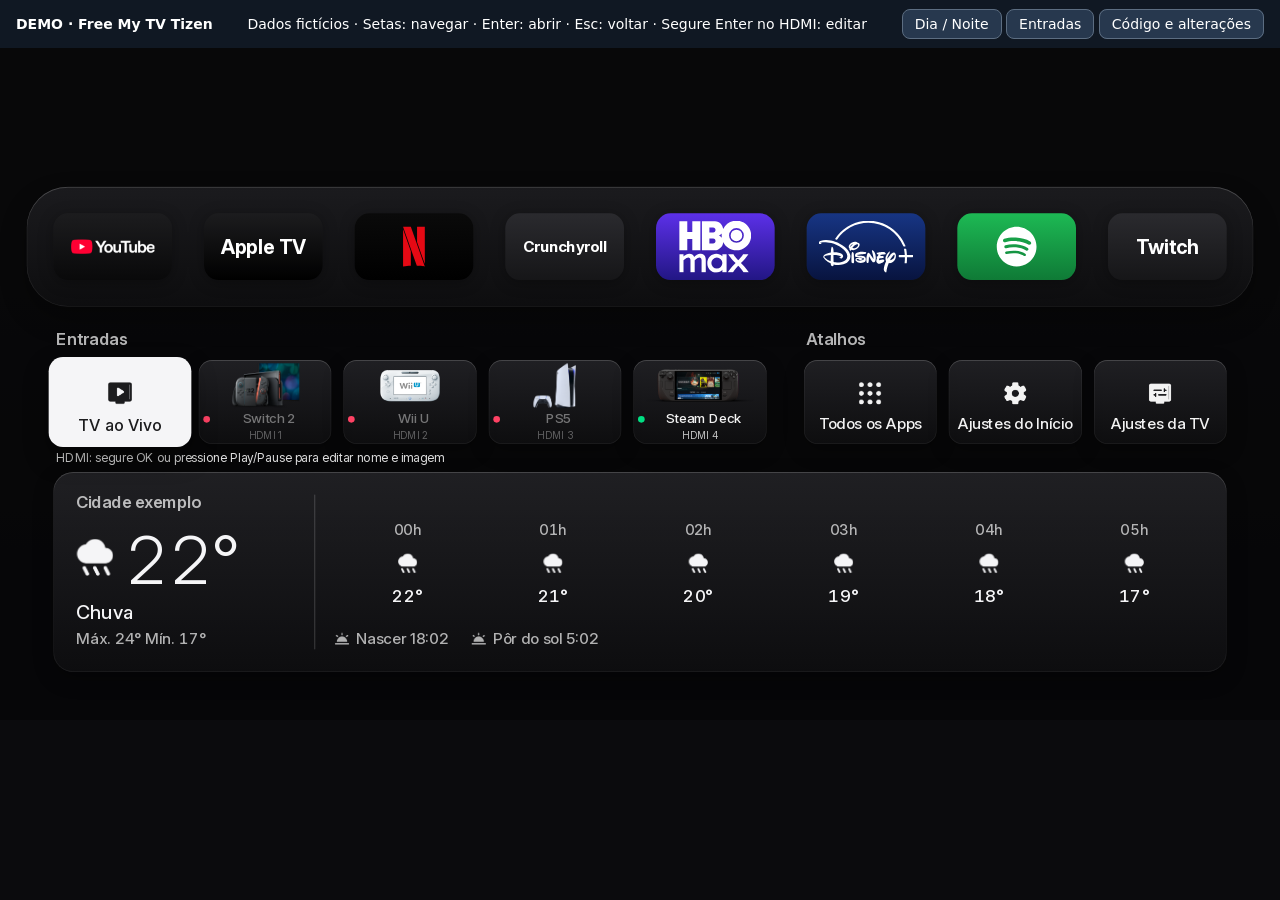
